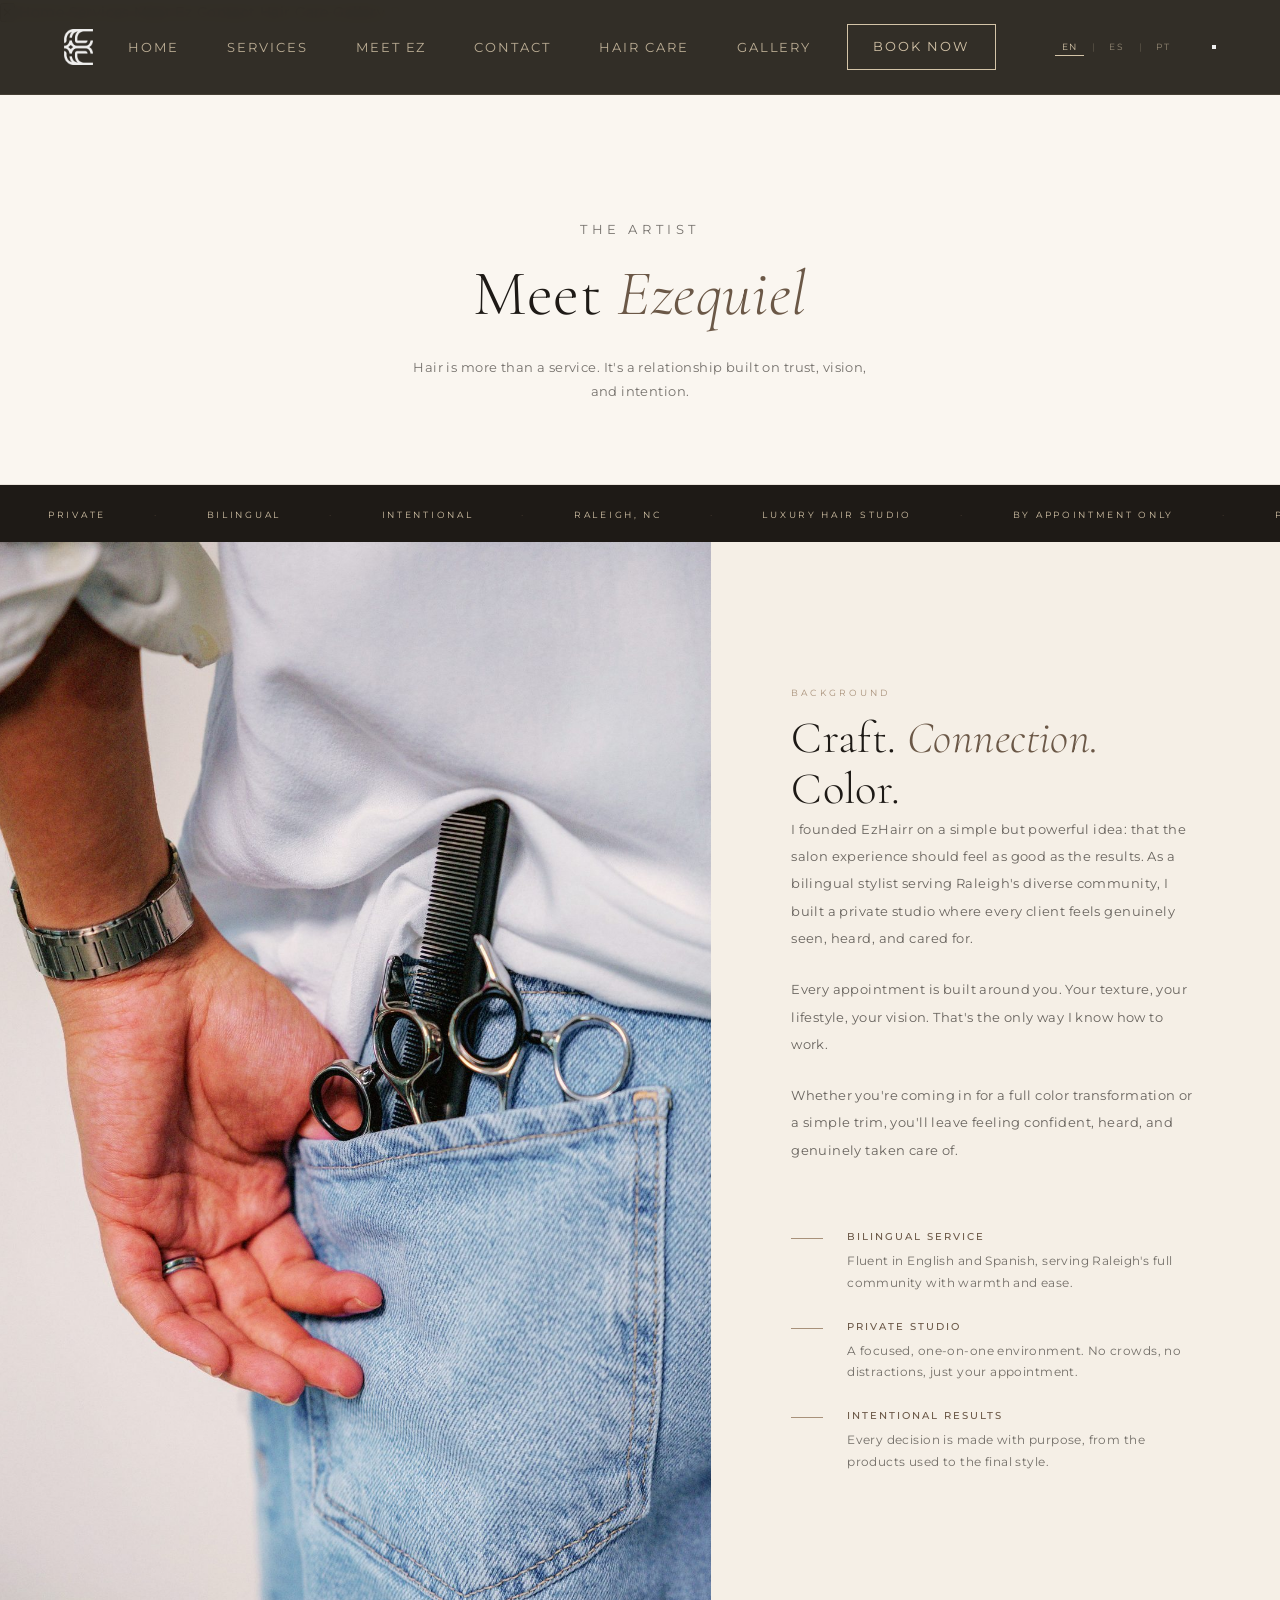
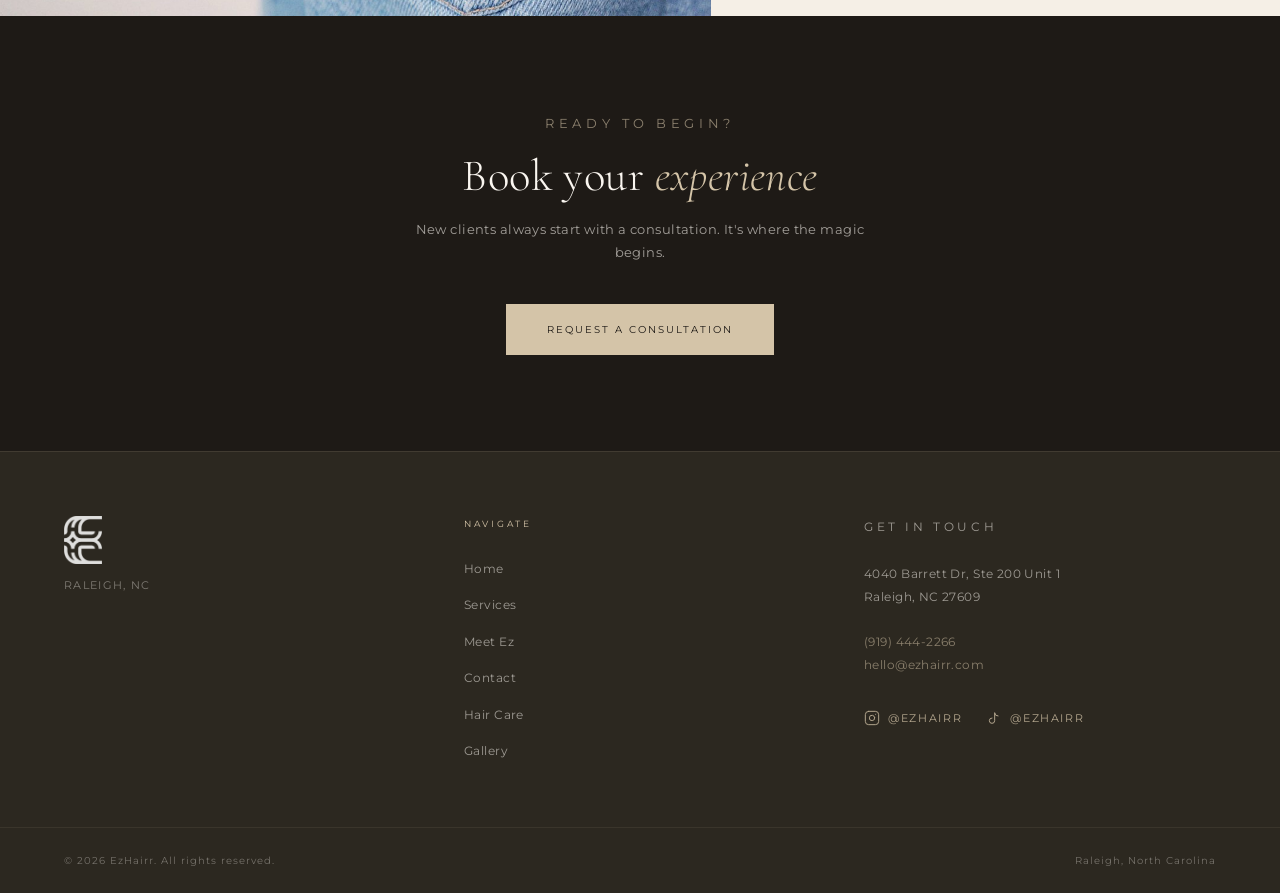
==== about.html @ 63e95068 "Add files via upload" ====
<!DOCTYPE html>
<html lang="en">
<head>
  <meta charset="UTF-8" />
  <meta name="viewport" content="width=device-width, initial-scale=1.0" />
  <meta name="description" content="Meet Ezequiel — the artist behind EzHairr, Raleigh's private bilingual luxury hair studio." />
  <title>About | EzHairr</title>
  <link rel="preconnect" href="https://fonts.googleapis.com">
  <link rel="preconnect" href="https://fonts.gstatic.com" crossorigin>
  <link href="https://fonts.googleapis.com/css2?family=Cormorant+Garamond:ital,wght@0,300;0,400;0,500;1,300;1,400;1,500&family=Montserrat:wght@300;400;500;600&display=swap" rel="stylesheet">
  <style>
:root {
      --ink:     #1E1A16;
      --dark:    #2C2820;
      --earth:   #6B5847;
      --taupe:   #A8917A;
      --sand:    #D4C4A8;
      --ivory:   #F5EFE6;
      --cream:   #FAF6F0;
      --ff-display: 'Cormorant Garamond', Georgia, serif;
      --ff-body:    'Montserrat', sans-serif;
      --transition: 0.35s ease;
    }

    *, *::before, *::after { box-sizing: border-box; margin: 0; padding: 0; }
    html { scroll-behavior: smooth; }
    body {
      background: var(--cream);
      color: var(--ink);
      font-family: var(--ff-body);
      font-size: 14px;
      font-weight: 400;
      letter-spacing: 0.03em;
      line-height: 1.75;
      overflow-x: hidden;
    }
    a { color: inherit; text-decoration: none; }

    /* NAV */
    .nav {
      position: fixed; top: 0; left: 0; right: 0; z-index: 100;
      display: flex; align-items: center; justify-content: space-between;
      padding: 1.5rem 4rem;
      background: rgba(44,40,32,0.97);
      backdrop-filter: blur(8px);
      border-bottom: 1px solid rgba(200,184,154,0.12);
      transition: background var(--transition), padding var(--transition);
    }
    .nav.scrolled {
      background: rgba(44,40,32,0.97);
      backdrop-filter: blur(8px);
      padding: 1rem 4rem;
      border-bottom: 1px solid rgba(200,184,154,0.12);
    }
    .nav__logo { display: flex; align-items: center; }
    .nav__links { display: flex; gap: 3rem; list-style: none; }
    .nav__links a { font-size: 13px; letter-spacing: 0.15em; text-transform: uppercase; color: var(--sand); opacity: 0.85; transition: opacity var(--transition), color var(--transition); }
    .nav__links a:hover { opacity: 1; color: var(--taupe); }
    .nav__cta {
      font-size: 13px; letter-spacing: 0.15em; text-transform: uppercase;
      border: 1px solid var(--sand); color: var(--sand);
      padding: 0.65rem 1.6rem;
      transition: background var(--transition), color var(--transition), border-color var(--transition);
    }
    .nav__cta:hover { background: var(--sand); color: var(--dark); }

    /* HERO */
    .hero {
      height: 100vh; min-height: 700px;
      display: grid; grid-template-columns: 1fr 1fr;
    }
    .hero__image { position: relative; overflow: hidden; background: var(--dark); }
    .hero__photo { width: 100%; height: 100%; object-fit: cover; transition: transform 8s ease; }
    .hero__image:hover .hero__photo { transform: scale(1.04); }
    .hero__placeholder {
      width: 100%; height: 100%;
      display: flex; flex-direction: column; align-items: center; justify-content: center;
      gap: 1rem; background: var(--dark);
      color: var(--earth); font-size: 10px; letter-spacing: 0.2em; text-transform: uppercase;
    }
    .hero__placeholder svg { opacity: 0.4; }
    .hero__content {
      display: flex; flex-direction: column; justify-content: center;
      padding: 6rem 5rem 4rem 4rem;
      background: var(--cream); position: relative;
    }
    .hero__eyebrow { font-size: 10px; letter-spacing: 0.3em; text-transform: uppercase; color: var(--taupe); margin-bottom: 2rem; }
    .hero__headline {
      font-family: var(--ff-display);
      font-size: clamp(3rem, 4.5vw, 4.5rem);
      font-weight: 300; line-height: 1.1; color: var(--ink);
      margin-bottom: 2rem;
    }
    .hero__headline em { font-style: italic; color: var(--earth); display: block; }
    .hero__body { font-size: 13px; line-height: 1.9; color: var(--ink); opacity: 0.65; max-width: 340px; margin-bottom: 3rem; }
    .hero__actions { display: flex; gap: 1.5rem; align-items: center; }
    .hero__scroll {
      position: absolute; bottom: 2.5rem; right: 5rem;
      font-size: 9px; letter-spacing: 0.3em; text-transform: uppercase;
      color: var(--taupe); writing-mode: vertical-rl;
      display: flex; align-items: center; gap: 1rem;
    }
    .hero__scroll::before { content: ''; display: block; width: 1px; height: 40px; background: var(--sand); }

    /* BUTTONS */
    .btn-primary {
      font-family: var(--ff-body); font-size: 10px; letter-spacing: 0.2em;
      text-transform: uppercase; background: var(--ink); color: var(--cream);
      padding: 1rem 2.5rem; border: 1px solid var(--ink); cursor: pointer;
      transition: background var(--transition), color var(--transition);
      display: inline-block;
    }
    .btn-primary:hover { background: transparent; color: var(--ink); }
    .btn-ghost {
      font-family: var(--ff-body); font-size: 10px; letter-spacing: 0.2em;
      text-transform: uppercase; color: var(--ink); opacity: 0.55;
      display: inline-flex; align-items: center; gap: 0.5rem;
      transition: opacity var(--transition), color var(--transition);
      cursor: pointer; background: none; border: none;
    }
    .btn-ghost:hover { opacity: 1; color: var(--earth); }
    .btn-ghost::after { content: '→'; font-size: 14px; }

    /* MARQUEE */
    .marquee-strip { background: var(--ink); padding: 1rem 0; overflow: hidden; white-space: nowrap; }
    .marquee-track { display: inline-flex; animation: marquee 22s linear infinite; }
    .marquee-track span { font-size: 9px; letter-spacing: 0.3em; text-transform: uppercase; color: var(--sand); padding: 0 3rem; }
    .marquee-track .dot { color: var(--earth); padding: 0; opacity: 0.6; }
    @keyframes marquee { from { transform: translateX(0); } to { transform: translateX(-50%); } }

    /* PILLARS */
    .pillars-section { padding: 0; background: var(--ivory); }
    .pillars {
      display: grid; grid-template-columns: repeat(3, 1fr);
      border-top: 1px solid rgba(107,88,71,0.15);
    }
    .pillar { padding: 4rem; border-right: 1px solid rgba(107,88,71,0.15); }
    .pillar:last-child { border-right: none; }
    .pillar__number { font-family: var(--ff-display); font-size: 4rem; font-weight: 300; color: rgba(168,145,122,0.2); line-height: 1; margin-bottom: 1rem; }
    .pillar__title { font-family: var(--ff-display); font-size: 1.6rem; font-style: italic; color: var(--earth); margin-bottom: 0.75rem; }
    .pillar__body { font-size: 12px; line-height: 1.9; color: var(--ink); opacity: 0.6; }

    /* SERVICES */
    .section { padding: 7rem 4rem; }
    .section--mid { background: var(--cream); }
    .section--dark { background: var(--ivory); }
    .eyebrow { font-size: 9px; letter-spacing: 0.35em; text-transform: uppercase; color: var(--taupe); margin-bottom: 1.2rem; }
    .heading { font-family: var(--ff-display); font-size: clamp(2.2rem, 3.5vw, 3.2rem); font-weight: 300; line-height: 1.15; color: var(--ink); }
    .heading em { font-style: italic; color: var(--earth); }
    .services-intro { max-width: 800px; margin: 0 auto 4rem; text-align: center; }
    .services-grid { display: grid; grid-template-columns: repeat(3, 1fr); gap: 1.5px; background: var(--sand); }
    .service-card { position: relative; height: 520px; overflow: hidden; background: var(--dark); cursor: pointer; }
    .service-card__overlay {
      position: absolute; inset: 0;
      background: linear-gradient(to top, rgba(20,16,12,0.92) 0%, rgba(20,16,12,0.15) 55%, transparent 100%);
      display: flex; flex-direction: column; justify-content: flex-end;
      padding: 2.5rem 2rem;
      transition: background var(--transition);
    }
    .service-card:hover .service-card__overlay {
      background: linear-gradient(to top, rgba(20,16,12,0.97) 0%, rgba(20,16,12,0.5) 60%, rgba(20,16,12,0.1) 100%);
    }
    .service-card__label { font-size: 9px; letter-spacing: 0.3em; text-transform: uppercase; color: var(--sand); margin-bottom: 0.5rem; display: block; }
    .service-card__title { font-family: var(--ff-display); font-size: 1.5rem; color: var(--cream); margin-bottom: 0.5rem; }
    .service-card__desc { font-size: 11px; line-height: 1.8; color: var(--cream); opacity: 0; transform: translateY(8px); transition: opacity 0.4s ease, transform 0.4s ease; margin-bottom: 1.2rem; height: 4rem; overflow: hidden; }
    .service-card:hover .service-card__desc { opacity: 0.8; transform: translateY(0); }
    .service-card__link { font-size: 9px; letter-spacing: 0.25em; text-transform: uppercase; color: var(--sand); opacity: 0; transform: translateY(6px); transition: opacity 0.4s ease 0.05s, transform 0.4s ease 0.05s; display: inline-flex; align-items: center; gap: 0.5rem; background: none; border: none; cursor: pointer; padding: 0; }
    .service-card__link::after { content: '→'; }
    .service-card:hover .service-card__link { opacity: 1; transform: translateY(0); }

    /* card photo placeholders */
    .card-photo {
      position: absolute; inset: 0;
      display: flex; align-items: flex-end; justify-content: center;
      padding-bottom: 3rem;
      font-size: 9px; letter-spacing: 0.18em; text-transform: uppercase;
    }
    .card-photo--color    { background: linear-gradient(160deg, #3a2e28 0%, #1e1812 100%); }
    .card-photo--ext      { background: linear-gradient(160deg, #2a2420 0%, #1a1410 100%); }
    .card-photo--cuts     { background: linear-gradient(160deg, #322820 0%, #201810 100%); }

    /* TESTIMONIALS */
    .testimonials { text-align: center; }
    .stars { display: flex; justify-content: center; gap: 0.3rem; margin: 1.5rem 0 3.5rem; color: var(--taupe); font-size: 1rem; }
    .testimonials-grid { display: grid; grid-template-columns: repeat(3, 1fr); gap: 2px; background: rgba(107,88,71,0.12); }
    .testimonial { padding: 3rem 2.5rem; background: var(--ivory); text-align: left; }
    .testimonial__quote { font-family: var(--ff-display); font-size: 1.15rem; font-style: italic; font-weight: 300; line-height: 1.7; color: var(--ink); margin-bottom: 2rem; opacity: 0.85; }
    .testimonial__quote::before { content: '\201C'; font-size: 2.8rem; color: var(--taupe); line-height: 0; vertical-align: -0.45rem; margin-right: 0.15rem; opacity: 0.5; }
    .testimonial__author { font-size: 10px; letter-spacing: 0.2em; text-transform: uppercase; color: var(--earth); }

    /* ABOUT SPLIT */
    .about-split { display: grid; grid-template-columns: 1fr 1fr; min-height: 600px; }
    .about-split__image { overflow: hidden; background: var(--dark); display: flex; align-items: center; justify-content: center; color: var(--earth); font-size: 10px; letter-spacing: 0.2em; text-transform: uppercase; }
    .about-split__content { display: flex; flex-direction: column; justify-content: center; padding: 5rem; background: var(--cream); }
    .about-split__body { font-size: 13px; line-height: 2; color: var(--ink); opacity: 0.65; margin-bottom: 2.5rem; max-width: 380px; }

    /* CTA STRIP */
    .cta-strip { text-align: center; padding: 6rem 4rem; background: var(--ink); border-top: none; }
    .cta-strip .eyebrow { color: var(--sand); }
    .cta-strip .heading { color: var(--cream); }
    .cta-strip .heading em { color: var(--sand); }
    .cta-strip p { font-size: 13px; color: var(--cream); opacity: 0.6; margin-bottom: 2.5rem; max-width: 480px; margin-left: auto; margin-right: auto; }
    .cta-strip .btn-primary { background: var(--sand); color: var(--ink); border-color: var(--sand); }
    .cta-strip .btn-primary:hover { background: transparent; color: var(--sand); }

    /* FOOTER */
    .footer-grid {
      background: var(--dark); border-top: 1px solid rgba(212,196,168,0.12);
      padding: 4rem; display: grid; grid-template-columns: 1fr 1fr 1fr; gap: 3rem;
    }
    .footer__logo { font-family: var(--ff-display); font-size: 1.8rem; font-weight: 300; margin-bottom: 0.75rem; color: var(--cream); }
    .footer__tagline { font-size: 11px; letter-spacing: 0.12em; opacity: 0.4; text-transform: uppercase; color: var(--cream); }
    .footer__head { font-size: 9px; letter-spacing: 0.3em; text-transform: uppercase; color: var(--sand); margin-bottom: 1.5rem; }
    .footer__links { list-style: none; display: flex; flex-direction: column; gap: 0.75rem; }
    .footer__links a { font-size: 12px; color: var(--cream); opacity: 0.55; transition: opacity var(--transition), color var(--transition); }
    .footer__links a:hover { opacity: 1; color: var(--sand); }
    .footer__contact p { font-size: 12px; color: var(--cream); opacity: 0.55; line-height: 1.9; }
    .footer__contact a { color: var(--sand); opacity: 1; }
    .footer-bottom {
      background: var(--dark); border-top: 1px solid rgba(212,196,168,0.08);
      padding: 1.5rem 4rem; display: flex; justify-content: space-between; align-items: center;
    }
    .footer-bottom p { font-size: 10px; letter-spacing: 0.1em; color: var(--cream); opacity: 0.35; }

    /* REVEAL */
    [data-reveal] { opacity: 0; transform: translateY(28px); transition: opacity 0.75s ease, transform 0.75s ease; }
    [data-reveal].revealed { opacity: 1; transform: translateY(0); }
    [data-reveal-delay="1"] { transition-delay: 0.12s; }
    [data-reveal-delay="2"] { transition-delay: 0.24s; }

    @media (max-width: 900px) {
      .hero { grid-template-columns: 1fr; height: auto; }
      .hero__image { height: 60vw; min-height: 280px; }
      .hero__content { padding: 3rem 2rem 4rem; }
      .hero__scroll { display: none; }
      .nav { padding: 1.25rem 2rem; }
      .nav__links, .nav__cta { display: none; }
      .pillars { grid-template-columns: 1fr; }
      .pillar { border-right: none; border-bottom: 1px solid rgba(200,184,154,0.15); }
      .services-grid { grid-template-columns: 1fr 1fr; }
      .testimonials-grid { grid-template-columns: 1fr; }
      .about-split { grid-template-columns: 1fr; }
      .footer-grid { grid-template-columns: 1fr; padding: 3rem 2rem; }
      .footer-bottom { flex-direction: column; gap: 0.5rem; padding: 1.5rem 2rem; }
      .section { padding: 4rem 2rem; }
    }
    @media (max-width: 600px) {
      .services-grid { grid-template-columns: 1fr; }
    }
    @media (prefers-reduced-motion: reduce) {
      .marquee-track { animation: none; }
      * { transition: none !important; }
    }

    .nav__logo { display: flex; align-items: center; text-decoration: none; }
    .nav__logo-img { display: block; height: 36px; width: auto; filter: invert(1); opacity: 0.92; transition: opacity 0.3s ease; }
    .nav__logo-img:hover { opacity: 1; }
    .footer__logo-img { display: block; height: 48px; width: auto; filter: invert(1) brightness(2); opacity: 0.85; }

    .lang-switcher { display:flex; align-items:center; gap:0.5rem; margin-left:1.5rem; }
    .lang-btn { font-family:'Montserrat',sans-serif; font-size:9px; letter-spacing:0.15em; text-transform:uppercase; color:var(--sand); opacity:0.6; background:none; border:none; cursor:pointer; padding:0.2rem 0.4rem; transition:opacity 0.2s; }
    .lang-btn:hover, .lang-btn.active { opacity:1; }
    .lang-btn.active { border-bottom:1px solid var(--sand); }
    .lang-divider { color:var(--sand); opacity:0.3; font-size:9px; }

    [data-reveal] { opacity:0; transform:translateY(28px); transition:opacity 0.75s ease, transform 0.75s ease; }
    [data-reveal].revealed { opacity:1; transform:translateY(0); }
    [data-reveal-delay="1"] { transition-delay:0.12s; }

    .page-hero { padding:12rem 4rem 5rem; background:var(--cream); text-align:center; border-bottom:1px solid rgba(107,88,71,0.12); }
    .page-hero .eyebrow { margin-bottom:1rem; }
    .page-hero .heading { font-size:clamp(2.8rem,5vw,4.5rem); max-width:700px; margin:0 auto 1.5rem; }
    .page-hero > p { font-size:13px; opacity:0.6; max-width:480px; margin:0 auto; color:var(--ink); line-height:1.9; }

    .cta-strip { text-align:center; padding:6rem 4rem; background:var(--ink); }
    .cta-strip .eyebrow { color:var(--sand); margin-bottom:1rem; }
    .cta-strip .heading { color:var(--cream); margin-bottom:1rem; }
    .cta-strip .heading em { color:var(--sand); font-style:italic; }
    .cta-strip > p { font-family:'Montserrat',sans-serif; font-size:13px; color:var(--cream); opacity:0.6; margin-bottom:2.5rem; max-width:480px; margin-left:auto; margin-right:auto; }
    .cta-btn { display:inline-block; font-family:'Montserrat',sans-serif; font-size:10px; letter-spacing:0.2em; text-transform:uppercase; background:var(--sand); color:var(--ink); padding:1rem 2.5rem; border:1px solid var(--sand); text-decoration:none; transition:background 0.3s ease, color 0.3s ease; margin:0 0.5rem; }
    .cta-btn:hover { background:transparent; color:var(--sand); }
    .cta-btn.ghost { background:transparent; color:var(--sand); }
    .cta-btn.ghost:hover { background:var(--sand); color:var(--ink); }

    @media (max-width:900px) {
      .page-hero { padding:10rem 2rem 4rem; }
      .footer-grid { grid-template-columns:1fr; padding:3rem 2rem; }
      .footer-bottom { flex-direction:column; gap:0.5rem; padding:1.5rem 2rem; text-align:center; }
      .cta-strip { padding:4rem 2rem; }
    }

    .about-wrap { display:grid; grid-template-columns:5fr 4fr; min-height:80vh; background:var(--cream); }
    .about-image { position:relative; overflow:hidden; min-height:600px; }
    .about-image img { width:100%; height:100%; object-fit:cover; object-position:center top; }
    .about-content { padding:6rem 5rem; background:var(--ivory); display:flex; flex-direction:column; justify-content:center; }
    .about-content .eyebrow { margin-bottom:0.75rem; }
    .about-body { font-family:'Montserrat',sans-serif; font-size:13px; line-height:2.1; color:var(--ink); opacity:0.65; margin-bottom:1.5rem; }
    .about-values { margin-top:2.5rem; display:flex; flex-direction:column; gap:1.5rem; }
    .about-value { display:flex; gap:1.5rem; align-items:flex-start; }
    .about-value__line { width:2rem; height:1px; background:var(--taupe); flex-shrink:0; margin-top:0.65rem; }
    .about-value__title { font-family:'Montserrat',sans-serif; font-size:10px; letter-spacing:0.2em; text-transform:uppercase; color:var(--earth); margin-bottom:0.3rem; font-weight:500; display:block; }
    .about-value__desc { font-family:'Montserrat',sans-serif; font-size:12px; line-height:1.8; color:var(--ink); opacity:0.6; }
    @media(max-width:900px) { .about-wrap { grid-template-columns:1fr; } .about-image { min-height:400px; } .about-content { padding:4rem 2rem; } }

  </style>
</head>
<body data-page="about" data-marquee-key="about_marquee">

  <nav class="nav" id="nav">
    <a href="index.html" class="nav__logo">
      <img src="[data-uri]" alt="EzHairr" class="nav__logo-img" />
    </a>
    <ul class="nav__links">
      <li><a href="index.html" data-i18n="nav_home">Home</a></li>
      <li><a href="services.html" data-i18n="nav_services">Services</a></li>
      <li><a href="about.html" data-i18n="nav_meet">Meet Ez</a></li>
      <li><a href="contact.html" data-i18n="nav_contact">Contact</a></li>
      <li><a href="haircare.html" data-i18n="nav_haircare">Hair Care</a></li>
      <li><a href="gallery.html" data-i18n="nav_gallery">Gallery</a></li>
    </ul>
    <a href="https://book.squareup.com/appointments/rt3pqesdcod89x/location/LMBRDJYVNBJ9A/services" class="nav__cta" target="_blank" rel="noopener" data-i18n="nav_book">Book Now</a>
        <div class="lang-switcher">
      <button class="lang-btn active" onclick="setLang('en')">EN</button>
      <span class="lang-divider">|</span>
      <button class="lang-btn" onclick="setLang('es')">ES</button>
      <span class="lang-divider">|</span>
      <button class="lang-btn" onclick="setLang('pt')">PT</button>
    </div>
    <button class="nav__hamburger" aria-label="Open menu">
      <span></span><span></span><span></span>
    </button>
  </nav>
  <div class="mobile-menu" role="dialog" aria-modal="true">
    <button class="mobile-menu__close" aria-label="Close menu">&#x2715;</button>
    <a href="index.html" data-i18n="nav_home">Home</a>
    <a href="services.html" data-i18n="nav_services">Services</a>
    <a href="about.html" data-i18n="nav_meet">Meet Ez</a>
    <a href="contact.html" data-i18n="nav_contact">Contact</a>
    <a href="haircare.html" data-i18n="nav_haircare">Hair Care</a>
    <a href="gallery.html" data-i18n="nav_gallery">Gallery</a>
    <a href="https://book.squareup.com/appointments/rt3pqesdcod89x/location/LMBRDJYVNBJ9A/services" target="_blank" rel="noopener" style="color:var(--sand);" data-i18n="nav_book">Book Now</a>
  </div>

  <div class="page-hero">
    <p class="eyebrow" data-i18n="about_eyebrow">The Artist</p>
    <h1 class="heading"><span data-i18n="about_h1">Meet</span> <em data-i18n="about_em">Ezequiel</em></h1>
    <p data-i18n="about_hero_body">Hair is more than a service. It's a relationship built on trust, vision, and intention.</p>
  </div>

  <div class="marquee-strip" aria-hidden="true"><div class="marquee-track" id="marquee-track"><span>Private</span><span class="dot">·</span><span>Bilingual</span><span class="dot">·</span><span>Intentional</span><span class="dot">·</span><span>Raleigh, NC</span><span class="dot">·</span><span>Luxury Hair Studio</span><span class="dot">·</span><span>By Appointment Only</span><span class="dot">·</span><span>Private</span><span class="dot">·</span><span>Bilingual</span><span class="dot">·</span><span>Intentional</span><span class="dot">·</span><span>Raleigh, NC</span><span class="dot">·</span><span>Luxury Hair Studio</span><span class="dot">·</span><span>By Appointment Only</span><span class="dot">·</span></div></div>

  <div class="about-wrap">
    <div class="about-image" data-reveal>
      <img src="[data-uri]" alt="Ezequiel - EzHairr" />
    </div>
    <div class="about-content" data-reveal data-reveal-delay="1">
      <p class="eyebrow" data-i18n="about_bg_eyebrow">Background</p>
      <h2 class="heading"><span data-i18n="about_bg_h2">Craft. </span><em data-i18n="about_bg_em">Connection.</em><span data-i18n="about_bg_h2b"> Color.</span></h2>
      <p class="about-body" data-i18n="about_p1">I founded EzHairr on a simple but powerful idea: that the salon experience should feel as good as the results. As a bilingual stylist serving Raleigh's diverse community, I built a private studio where every client feels genuinely seen, heard, and cared for.</p>
      <p class="about-body" data-i18n="about_p2">Every appointment is built around you. Your texture, your lifestyle, your vision. That's the only way I know how to work.</p>
      <p class="about-body" data-i18n="about_p3">Whether you're coming in for a full color transformation or a simple trim, you'll leave feeling confident, heard, and genuinely taken care of.</p>
      <div class="about-values">
        <div class="about-value">
          <div class="about-value__line"></div>
          <div>
            <span class="about-value__title" data-i18n="about_v1_title">Bilingual Service</span>
            <p class="about-value__desc" data-i18n="about_v1_body">Fluent in English and Spanish, serving Raleigh's full community with warmth and ease.</p>
          </div>
        </div>
        <div class="about-value">
          <div class="about-value__line"></div>
          <div>
            <span class="about-value__title" data-i18n="about_v2_title">Private Studio</span>
            <p class="about-value__desc" data-i18n="about_v2_body">A focused, one-on-one environment. No crowds, no distractions, just your appointment.</p>
          </div>
        </div>
        <div class="about-value">
          <div class="about-value__line"></div>
          <div>
            <span class="about-value__title" data-i18n="about_v3_title">Intentional Results</span>
            <p class="about-value__desc" data-i18n="about_v3_body">Every decision is made with purpose, from the products used to the final style.</p>
          </div>
        </div>
      </div>
    </div>
  </div>

  <section class="cta-strip">
    <p class="eyebrow" data-i18n="about_cta_eyebrow">Ready to Begin?</p>
    <h2 class="heading"><span data-i18n="about_cta_h1">Book your</span> <em data-i18n="about_cta_em">experience</em></h2>
    <p data-i18n="about_cta_body">New clients always start with a consultation. It's where the magic begins.</p>
    <a href="contact.html" class="cta-btn" data-i18n="about_cta_btn">Request a Consultation</a>
  </section>

  <div class="footer-grid">
    <div>
      <div class="footer__logo"><img src="[data-uri]" alt="EzHairr" class="footer__logo-img" /></div>
      <p class="footer__tagline">Raleigh, NC</p>
    </div>
    <div>
      <p class="footer__head" data-i18n="footer_navigate">Navigate</p>
      <ul class="footer__links">
        <li><a href="index.html" data-i18n="nav_home">Home</a></li>
        <li><a href="services.html" data-i18n="nav_services">Services</a></li>
        <li><a href="about.html" data-i18n="nav_meet">Meet Ez</a></li>
        <li><a href="contact.html" data-i18n="nav_contact">Contact</a></li>
        <li><a href="haircare.html" data-i18n="nav_haircare">Hair Care</a></li>
        <li><a href="gallery.html" data-i18n="nav_gallery">Gallery</a></li>
      </ul>
    </div>
    <div class="footer__contact">
      <p class="footer__head" data-i18n="footer_contact">Get in Touch</p>
      <p style="color:var(--cream);opacity:0.55;font-size:12px;line-height:1.9;">
        4040 Barrett Dr, Ste 200 Unit 1<br>Raleigh, NC 27609<br><br>
        <a href="tel:9194442266" style="color:var(--sand);">(919) 444-2266</a><br>
        <a href="mailto:hello@ezhairr.com" style="color:var(--sand);">hello@ezhairr.com</a>
      </p>
      <div style="margin-top:2rem;display:flex;gap:1.5rem;align-items:center;">
        <a href="https://www.instagram.com/ezhairr" target="_blank" rel="noopener" style="display:flex;align-items:center;gap:0.5rem;color:var(--sand);font-size:11px;letter-spacing:0.15em;text-transform:uppercase;font-family:'Montserrat',sans-serif;text-decoration:none;opacity:0.8;">
          <svg xmlns="http://www.w3.org/2000/svg" width="16" height="16" viewBox="0 0 24 24" fill="none" stroke="currentColor" stroke-width="1.5" stroke-linecap="round" stroke-linejoin="round"><rect x="2" y="2" width="20" height="20" rx="5" ry="5"/><path d="M16 11.37A4 4 0 1 1 12.63 8 4 4 0 0 1 16 11.37z"/><line x1="17.5" y1="6.5" x2="17.51" y2="6.5"/></svg>
          @ezhairr
        </a>
        <a href="https://www.tiktok.com/@ezhairr" target="_blank" rel="noopener" style="display:flex;align-items:center;gap:0.5rem;color:var(--sand);font-size:11px;letter-spacing:0.15em;text-transform:uppercase;font-family:'Montserrat',sans-serif;text-decoration:none;opacity:0.8;">
          <svg xmlns="http://www.w3.org/2000/svg" width="16" height="16" viewBox="0 0 24 24" fill="none" stroke="currentColor" stroke-width="1.5" stroke-linecap="round" stroke-linejoin="round"><path d="M9 12a4 4 0 1 0 4 4V4a5 5 0 0 0 5 5"/></svg>
          @ezhairr
        </a>
      </div>
    </div>
  </div>
  <div class="footer-bottom">
    <p data-i18n="footer_copy">&copy; 2026 EzHairr. All rights reserved.</p>
    <p data-i18n="footer_location">Raleigh, North Carolina</p>
  </div>

  <script src="js/main.js"></script>
  <script>
    var nav = document.getElementById('nav');
    window.addEventListener('scroll', function() { nav.classList.toggle('scrolled', window.scrollY > 60); });
    var revealEls = document.querySelectorAll('[data-reveal]');
    var obs = new IntersectionObserver(function(entries) {
      entries.forEach(function(e) { if(e.isIntersecting){e.target.classList.add('revealed');obs.unobserve(e.target);} });
    }, {threshold:0.1});
    revealEls.forEach(function(el){obs.observe(el);});
  </script>

  
  <script src="js/i18n.js"></script>
  <script>
    var _lang = localStorage.getItem('ezhairr_lang') || 'en';
    function setLang(lang) {
      _lang = lang;
      localStorage.setItem('ezhairr_lang', lang);
      var tr = EZ_TRANSLATIONS[lang];
      document.querySelectorAll('[data-i18n]').forEach(function(el) {
        var k = el.getAttribute('data-i18n');
        if (tr && tr[k] !== undefined) el.textContent = tr[k];
      });
      document.querySelectorAll('.lang-btn').forEach(function(b) {
        b.classList.toggle('active', b.textContent.toLowerCase() === lang);
      });
      document.documentElement.lang = lang==='pt'?'pt-BR':lang==='es'?'es-419':'en';
      var track = document.getElementById('marquee-track');
      var mk = document.body.getAttribute('data-marquee-key');
      if (track && mk && tr && tr[mk]) {
        var words = tr[mk], h = '';
        for (var i=0;i<2;i++) words.forEach(function(w){h+='<span>'+w+'</span><span class="dot">·</span>';});
        track.innerHTML = h;
      }
    }
    setLang(_lang);
  </script>
</body>
</html>
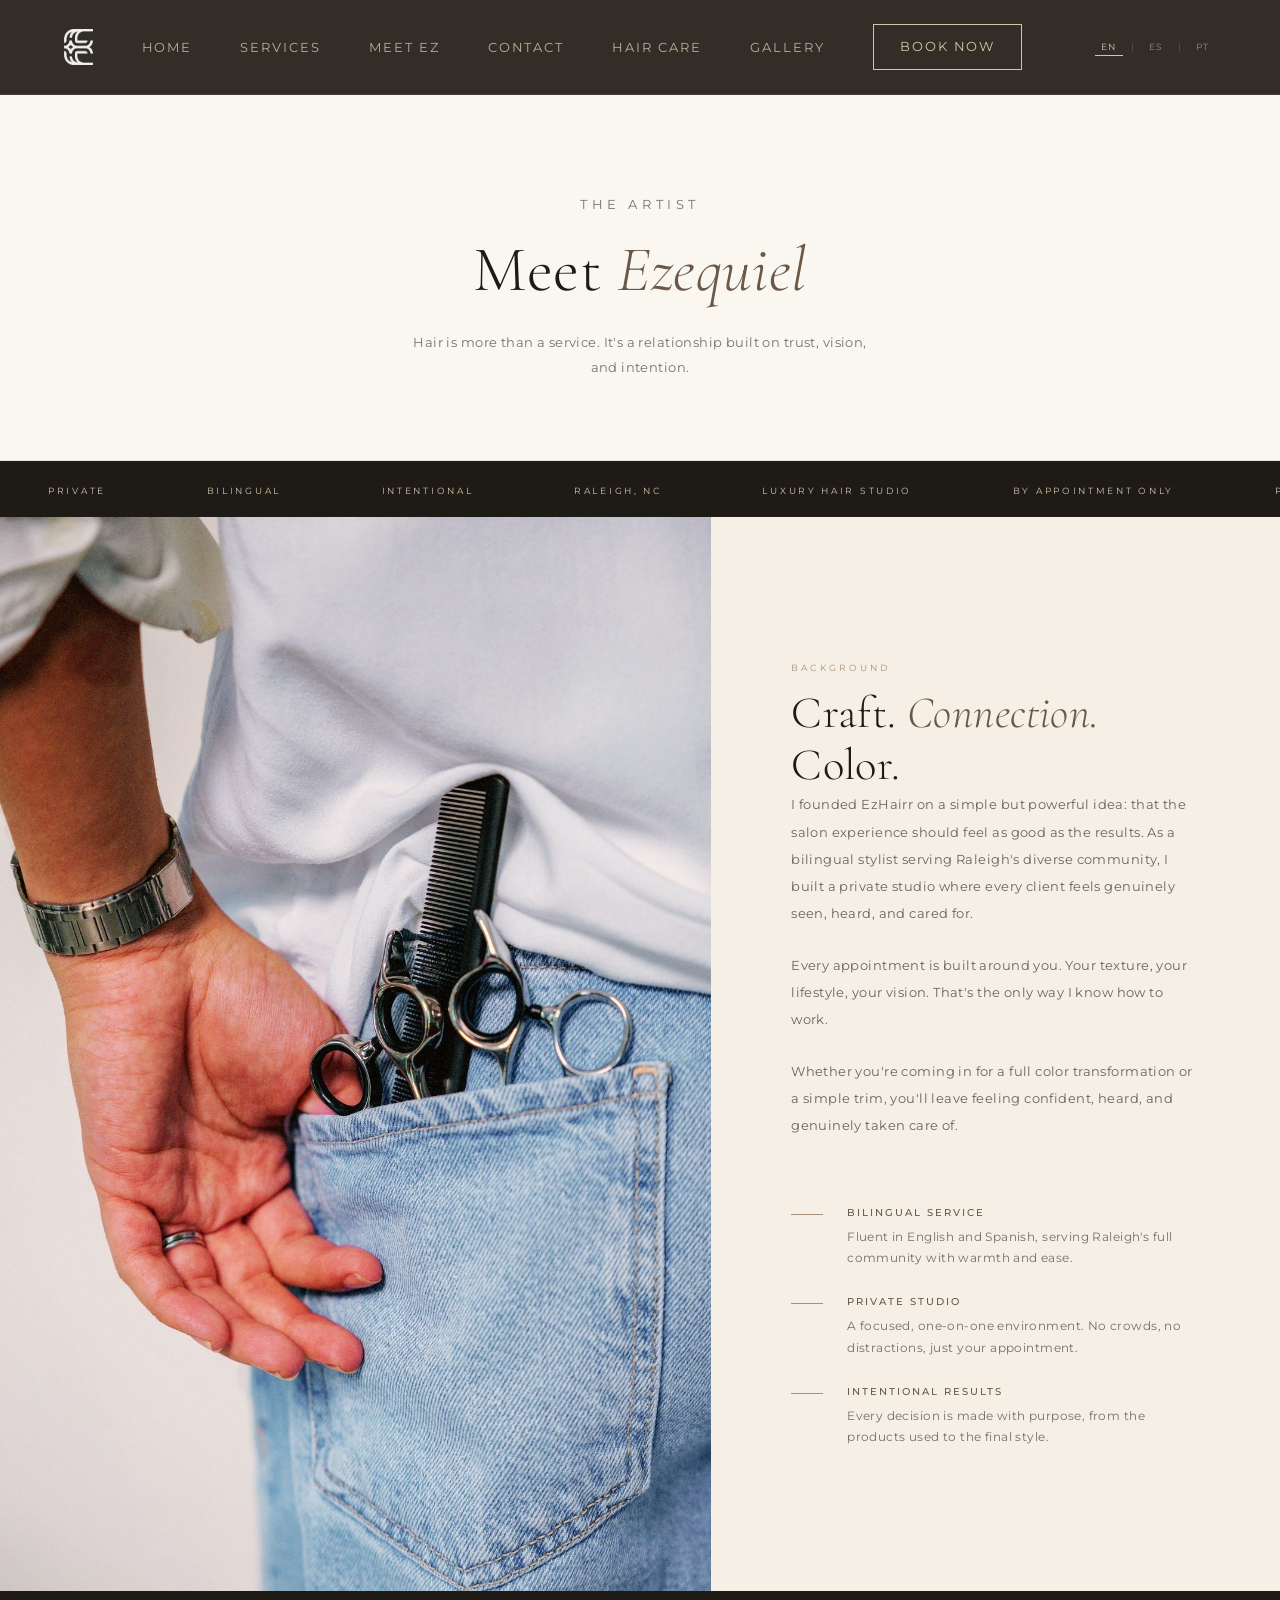
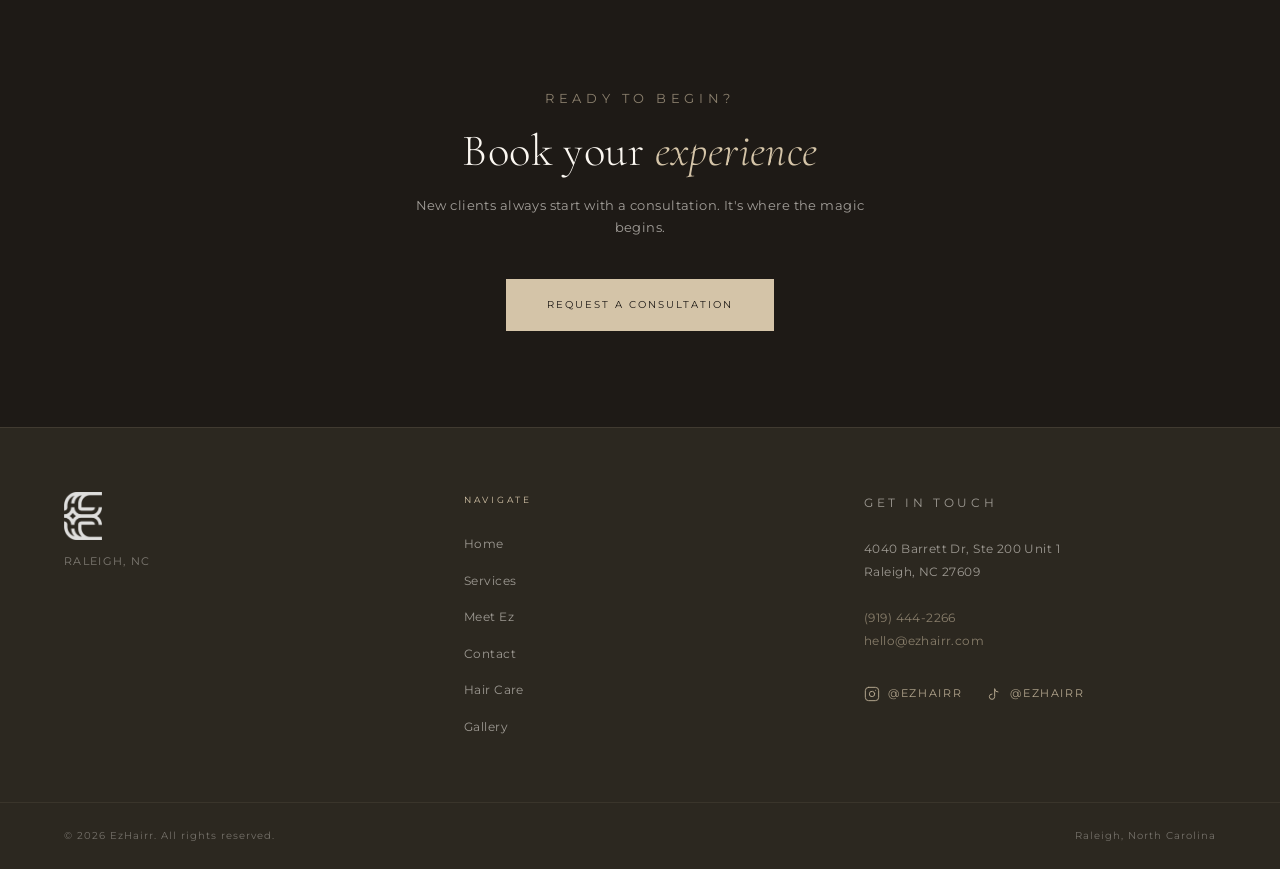
==== commit 4a0a51e5: "Add files via upload" ====
--- a/about.html
+++ b/about.html
@@ -301,6 +301,67 @@
     .about-value__title { font-family:'Montserrat',sans-serif; font-size:10px; letter-spacing:0.2em; text-transform:uppercase; color:var(--earth); margin-bottom:0.3rem; font-weight:500; display:block; }
     .about-value__desc { font-family:'Montserrat',sans-serif; font-size:12px; line-height:1.8; color:var(--ink); opacity:0.6; }
     @media(max-width:900px) { .about-wrap { grid-template-columns:1fr; } .about-image { min-height:400px; } .about-content { padding:4rem 2rem; } }
+
+  
+    .nav__hamburger {
+      display: none;
+      flex-direction: column;
+      justify-content: center;
+      gap: 5px;
+      background: none;
+      border: none;
+      cursor: pointer;
+      padding: 4px;
+      margin-left: 1rem;
+    }
+    .nav__hamburger span {
+      display: block;
+      width: 22px;
+      height: 1.5px;
+      background: var(--sand);
+    }
+    .mobile-menu {
+      position: fixed;
+      inset: 0;
+      background: rgba(28,22,18,0.98);
+      z-index: 9999;
+      display: flex;
+      flex-direction: column;
+      align-items: center;
+      justify-content: center;
+      gap: 2rem;
+      opacity: 0;
+      pointer-events: none;
+      transition: opacity 0.35s ease;
+    }
+    .mobile-menu.open { opacity: 1; pointer-events: all; }
+    .mobile-menu a {
+      font-family: 'Cormorant Garamond', Georgia, serif;
+      font-size: 2.2rem;
+      font-weight: 300;
+      color: var(--cream);
+      text-decoration: none;
+      letter-spacing: 0.05em;
+      opacity: 0.85;
+      transition: opacity 0.2s;
+    }
+    .mobile-menu a:hover { opacity: 1; }
+    .mobile-menu__close {
+      position: absolute;
+      top: 2rem;
+      right: 2rem;
+      background: none;
+      border: none;
+      color: var(--sand);
+      font-size: 1.8rem;
+      cursor: pointer;
+      opacity: 0.7;
+      line-height: 1;
+    }
+    @media (max-width: 900px) {
+      .nav__hamburger { display: flex; }
+      .nav__links, .nav__cta { display: none !important; }
+    }
 
   </style>
 </head>
@@ -434,6 +495,29 @@
 
   <script src="js/main.js"></script>
   <script>
+    (function() {
+      var hamburger = document.querySelector('.nav__hamburger');
+      var mobileMenu = document.querySelector('.mobile-menu');
+      var closeBtn = document.querySelector('.mobile-menu__close');
+      if (hamburger && mobileMenu) {
+        hamburger.addEventListener('click', function() {
+          mobileMenu.classList.add('open');
+          document.body.style.overflow = 'hidden';
+        });
+        if (closeBtn) closeBtn.addEventListener('click', function() {
+          mobileMenu.classList.remove('open');
+          document.body.style.overflow = '';
+        });
+        document.querySelectorAll('.mobile-menu a').forEach(function(a) {
+          a.addEventListener('click', function() {
+            mobileMenu.classList.remove('open');
+            document.body.style.overflow = '';
+          });
+        });
+      }
+    })();
+  </script>
+  <script>
     var nav = document.getElementById('nav');
     window.addEventListener('scroll', function() { nav.classList.toggle('scrolled', window.scrollY > 60); });
     var revealEls = document.querySelectorAll('[data-reveal]');
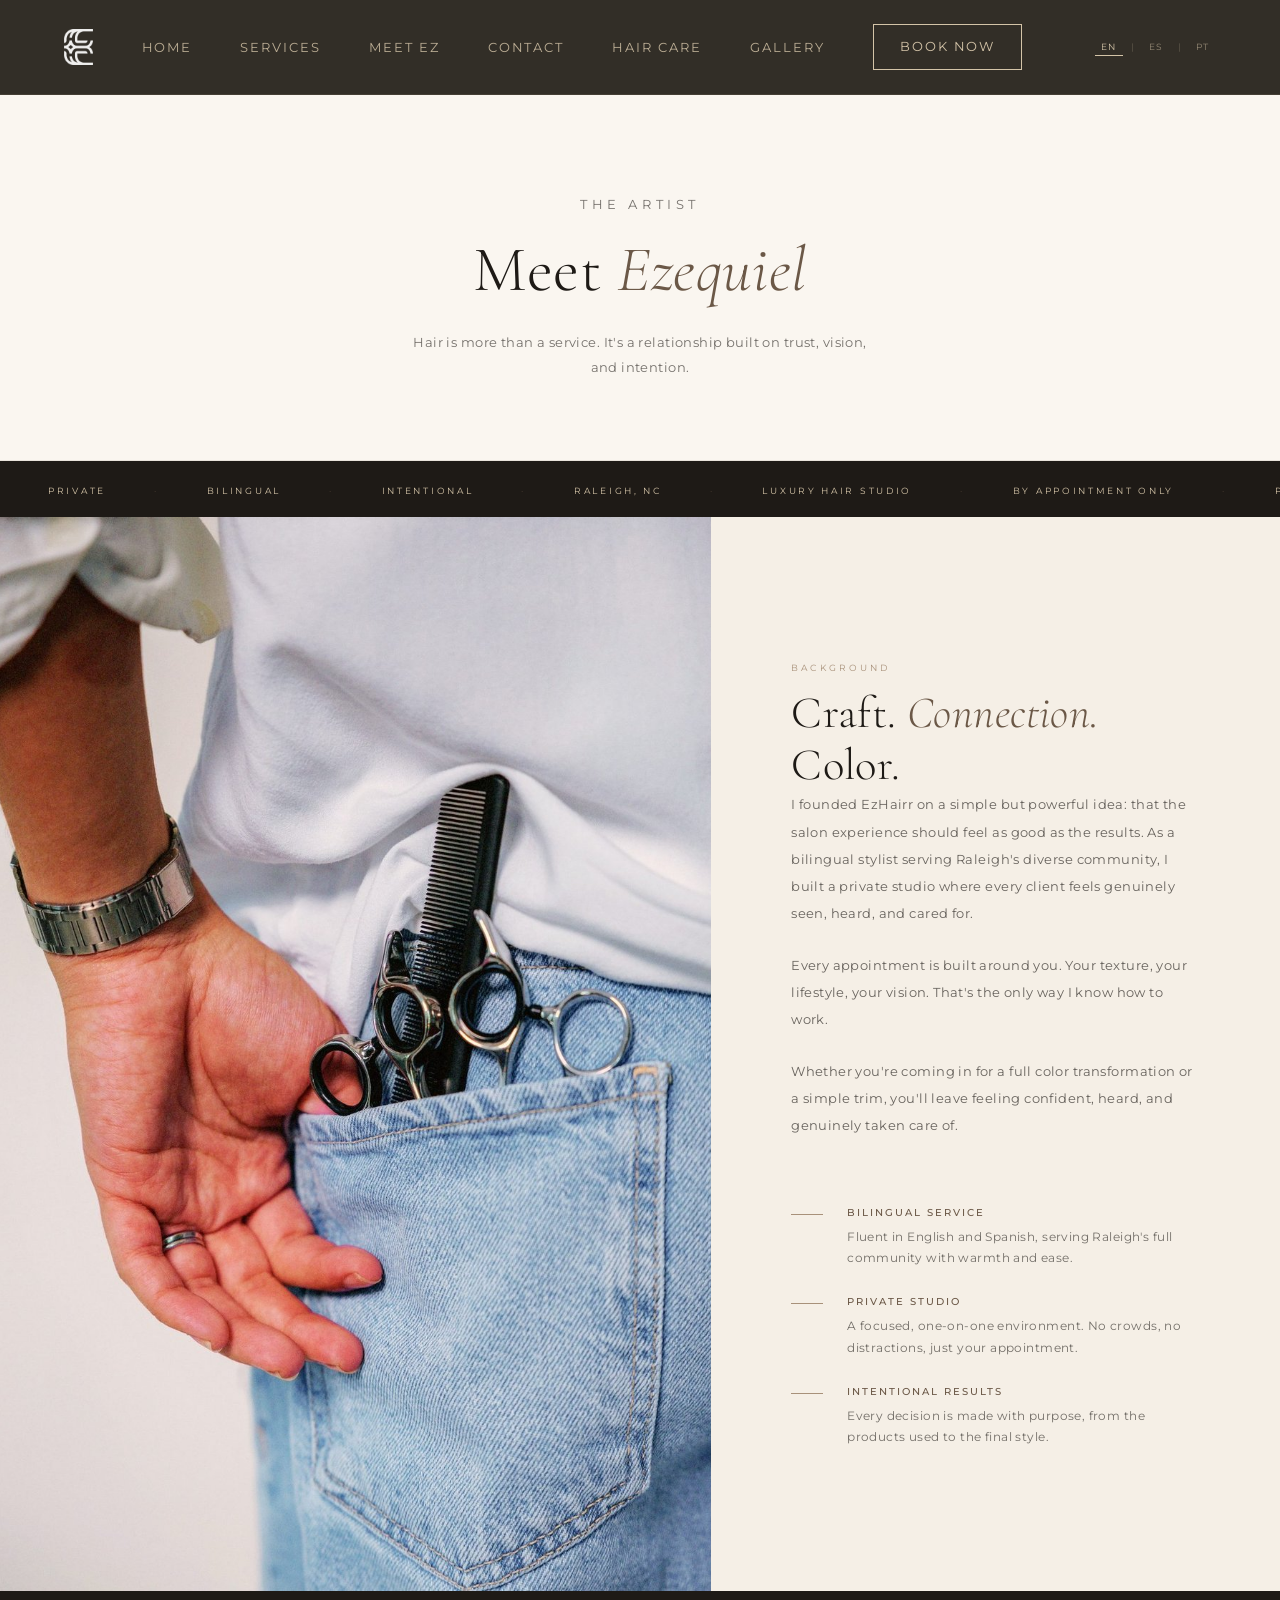
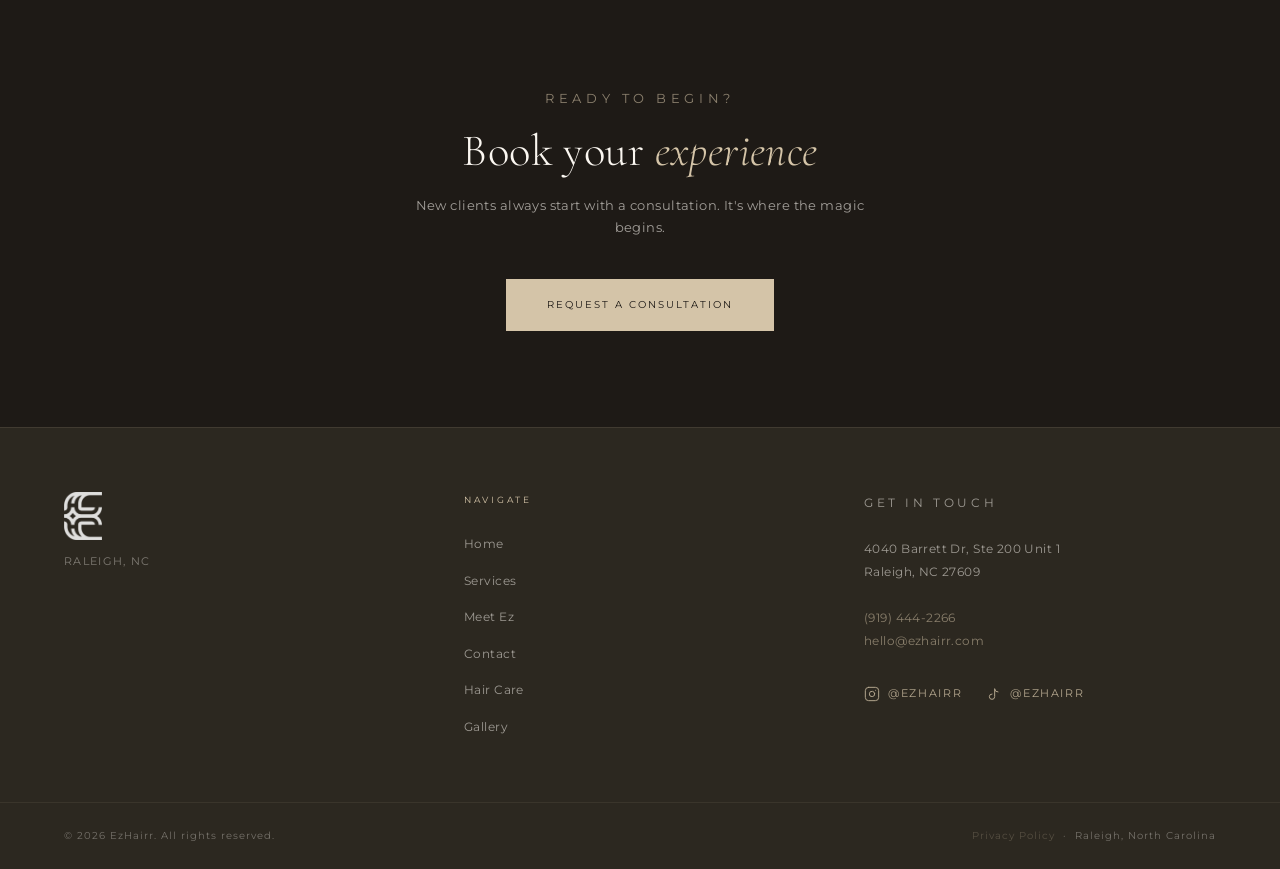
==== commit 885a0524: "Add files via upload" ====
--- a/about.html
+++ b/about.html
@@ -2,9 +2,22 @@
 <html lang="en">
 <head>
   <meta charset="UTF-8" />
+  <meta name="keywords" content="Ezequiel hair stylist Raleigh, bilingual hair stylist NC, private hair studio Raleigh, EzHairr" />
+  <meta name="robots" content="index, follow" />
   <meta name="viewport" content="width=device-width, initial-scale=1.0" />
-  <meta name="description" content="Meet Ezequiel — the artist behind EzHairr, Raleigh's private bilingual luxury hair studio." />
-  <title>About | EzHairr</title>
+  <meta name="description" content="Meet Ezequiel, the bilingual hair artist behind EzHairr. Private luxury hair studio in Raleigh, NC. Serving clients in English and Spanish." />
+  <meta property="og:type" content="website" />
+  <meta property="og:url" content="https://www.ezhairr.com/about.html" />
+  <meta property="og:title" content="Meet Ezequiel | EzHairr Raleigh NC" />
+  <meta property="og:description" content="Bilingual hair artist serving Raleigh, NC. Expert color, extensions, and cuts in a private studio setting." />
+  <meta property="og:image" content="https://www.ezhairr.com/images/about.jpg" />
+  <meta property="og:site_name" content="EzHairr" />
+  <meta name="twitter:card" content="summary_large_image" />
+  <meta name="twitter:title" content="Meet Ezequiel | EzHairr Raleigh NC" />
+  <meta name="twitter:description" content="Bilingual hair artist serving Raleigh, NC. Expert color, extensions, and cuts in a private studio setting." />
+  <meta name="twitter:image" content="https://www.ezhairr.com/images/about.jpg" />
+  <link rel="canonical" href="https://www.ezhairr.com/about.html" />
+  <title>Meet Ezequiel | EzHairr — Bilingual Hair Stylist in Raleigh NC</title>
   <link rel="preconnect" href="https://fonts.googleapis.com">
   <link rel="preconnect" href="https://fonts.gstatic.com" crossorigin>
   <link href="https://fonts.googleapis.com/css2?family=Cormorant+Garamond:ital,wght@0,300;0,400;0,500;1,300;1,400;1,500&family=Montserrat:wght@300;400;500;600&display=swap" rel="stylesheet">
@@ -369,7 +382,7 @@
 
   <nav class="nav" id="nav">
     <a href="index.html" class="nav__logo">
-      <img src="[data-uri]" alt="EzHairr" class="nav__logo-img" />
+      <img src="images/logo.png" alt="EzHairr" class="nav__logo-img" />
     </a>
     <ul class="nav__links">
       <li><a href="index.html" data-i18n="nav_home">Home</a></li>
@@ -412,7 +425,7 @@
 
   <div class="about-wrap">
     <div class="about-image" data-reveal>
-      <img src="[data-uri]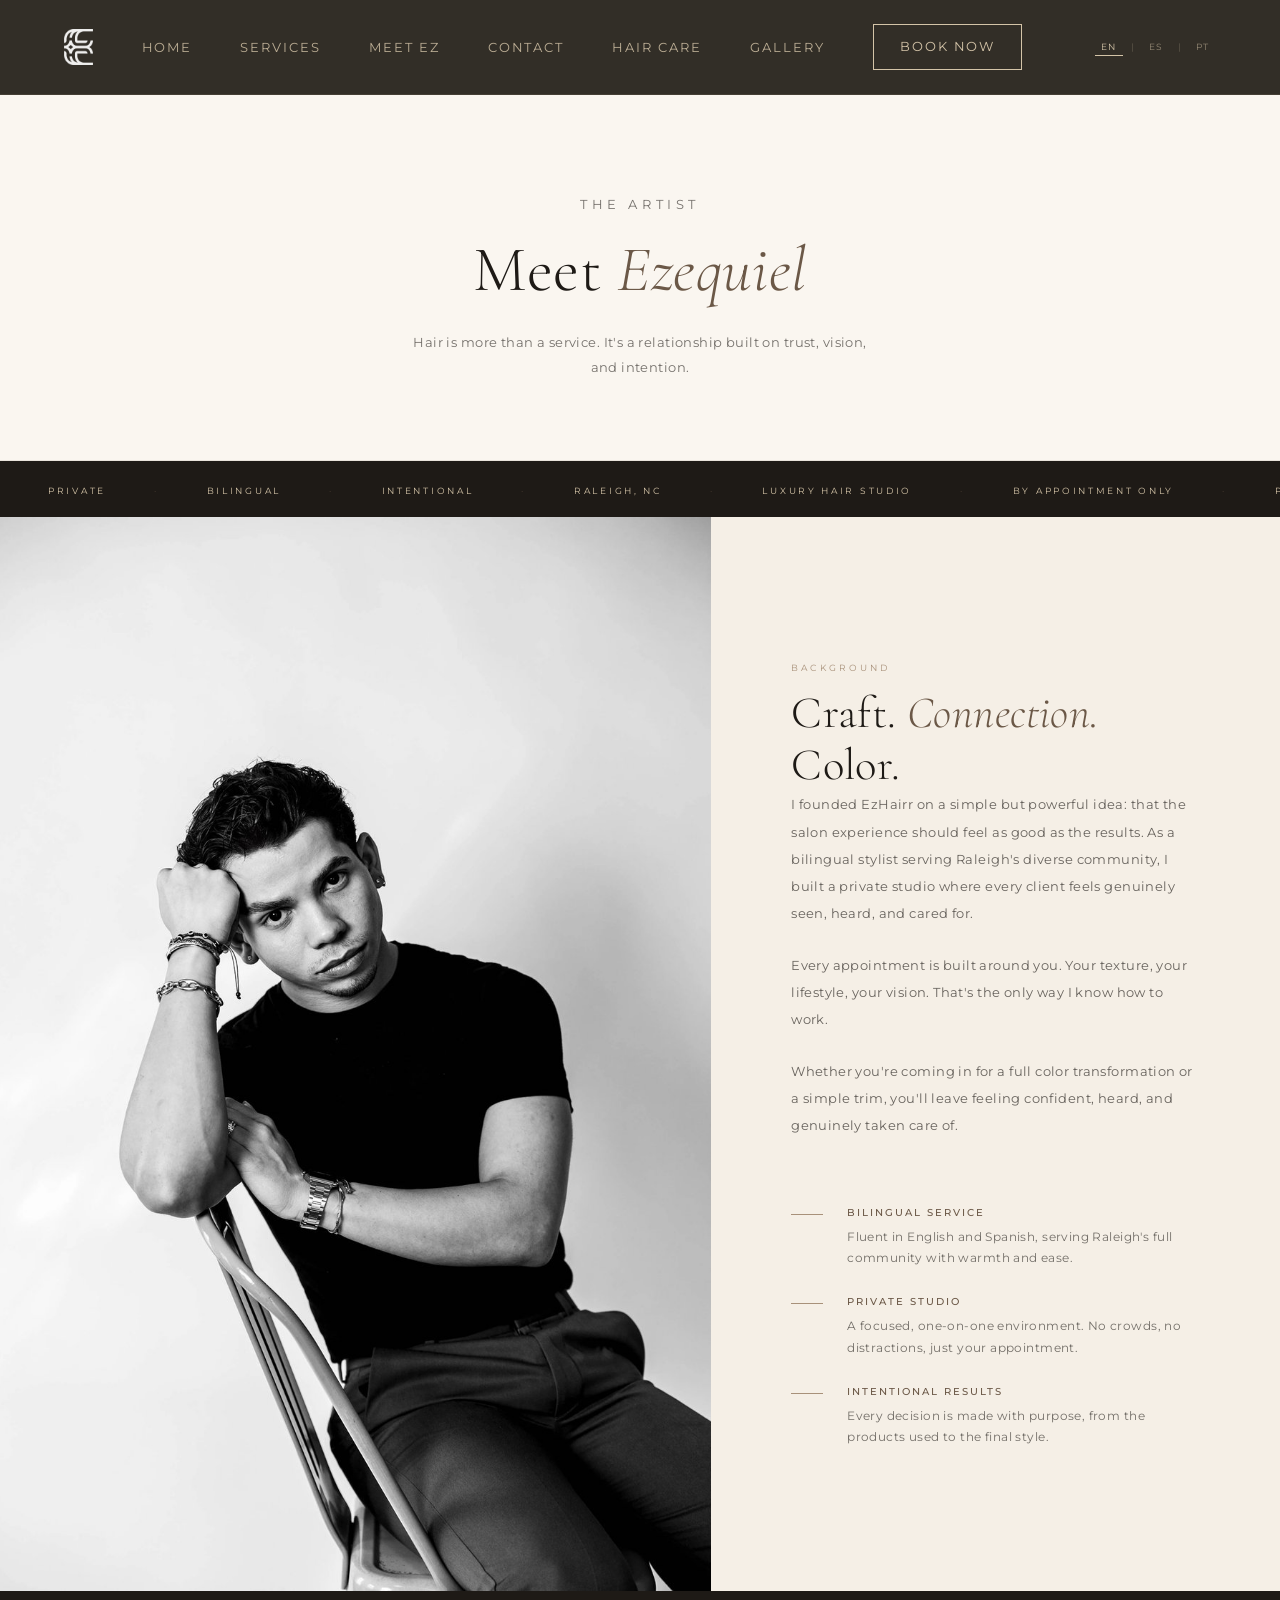
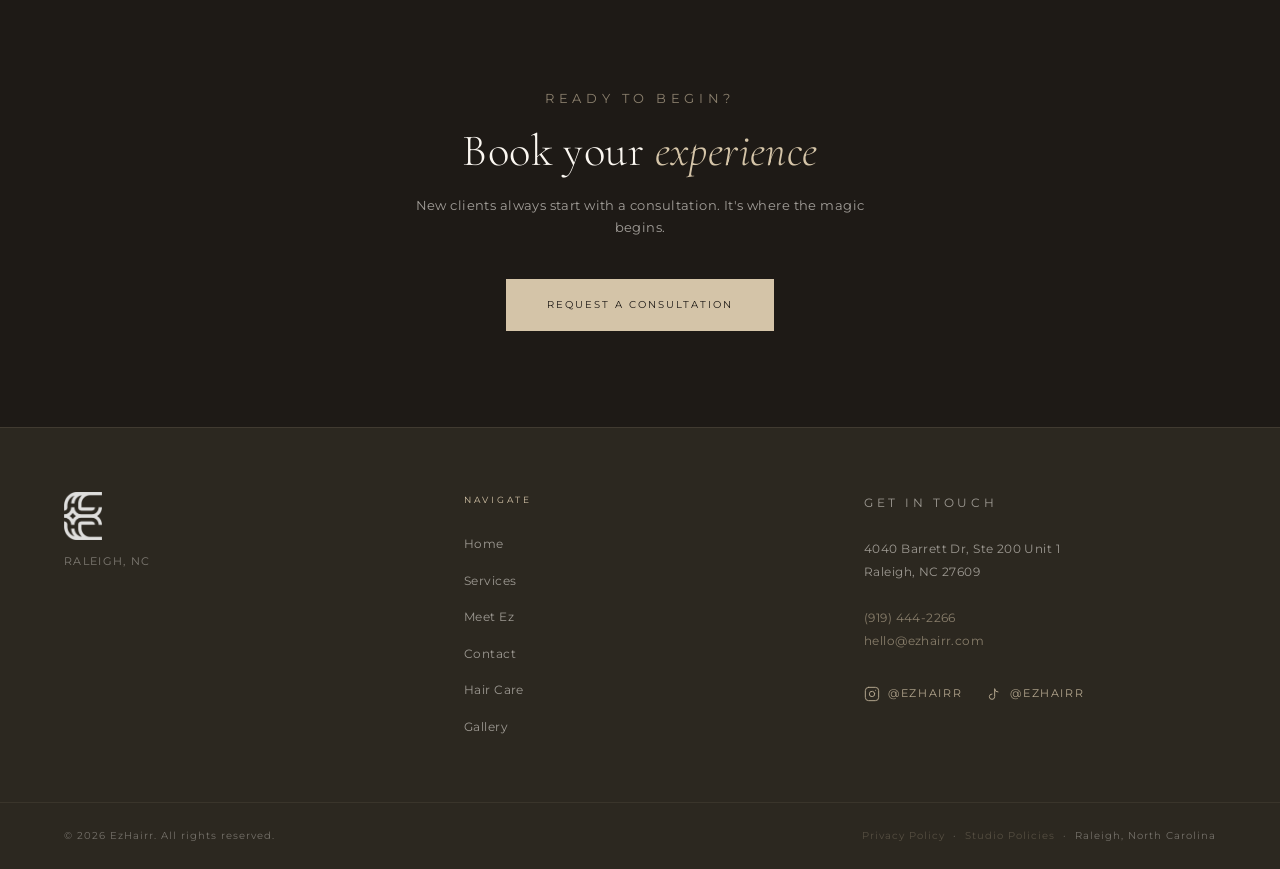
==== commit 5c65a8fb: "Add files via upload" ====
--- a/about.html
+++ b/about.html
@@ -503,7 +503,7 @@
   </div>
   <div class="footer-bottom">
     <p data-i18n="footer_copy">&copy; 2026 EzHairr. All rights reserved.</p>
-    <p><a href="privacy.html" style="color:var(--sand);text-decoration:none;opacity:0.7;">Privacy Policy</a> &nbsp;·&nbsp; <span data-i18n="footer_location">Raleigh, North Carolina</span></p>
+    <p><a href="privacy.html" style="color:var(--sand);text-decoration:none;opacity:0.7;">Privacy Policy</a> &nbsp;·&nbsp; <a href="policies.html" style="color:var(--sand);text-decoration:none;opacity:0.7;">Studio Policies</a> &nbsp;·&nbsp; <span data-i18n="footer_location">Raleigh, North Carolina</span></p>
   </div>
 
   <script src="js/main.js"></script>
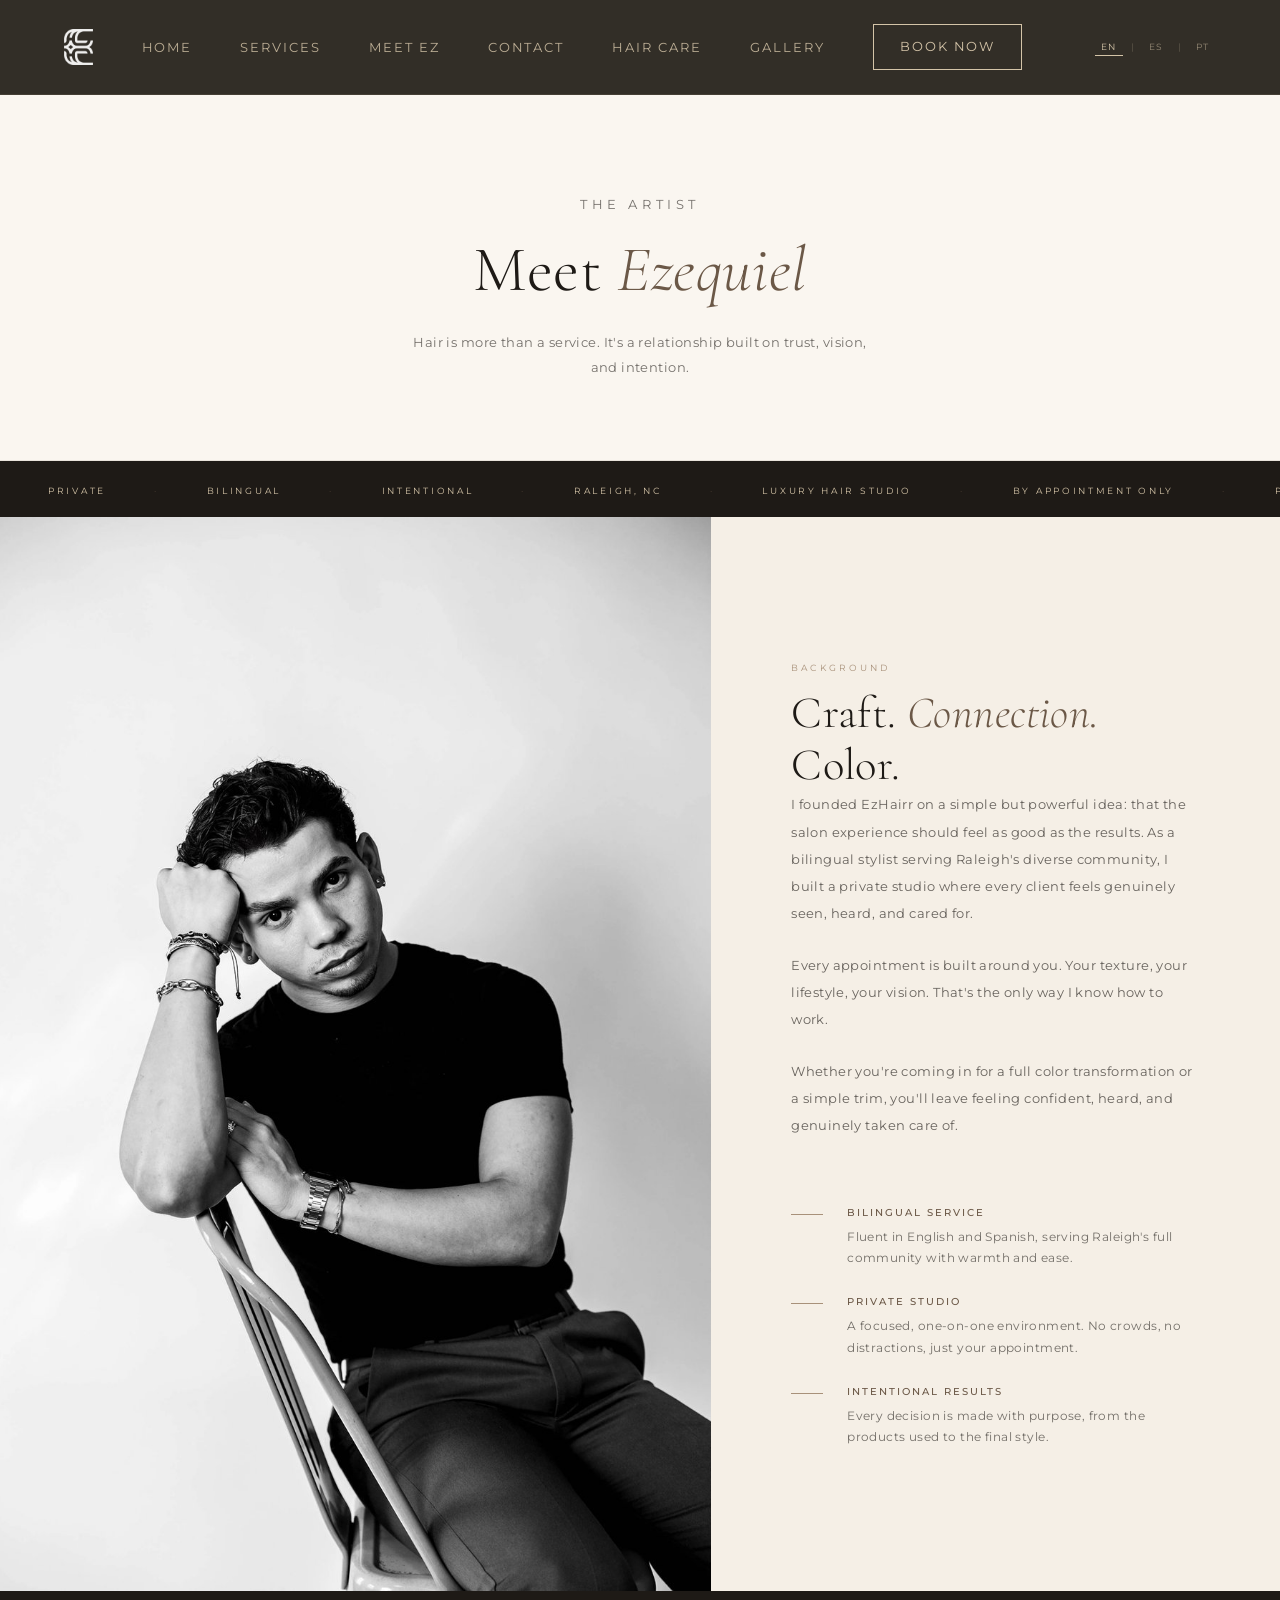
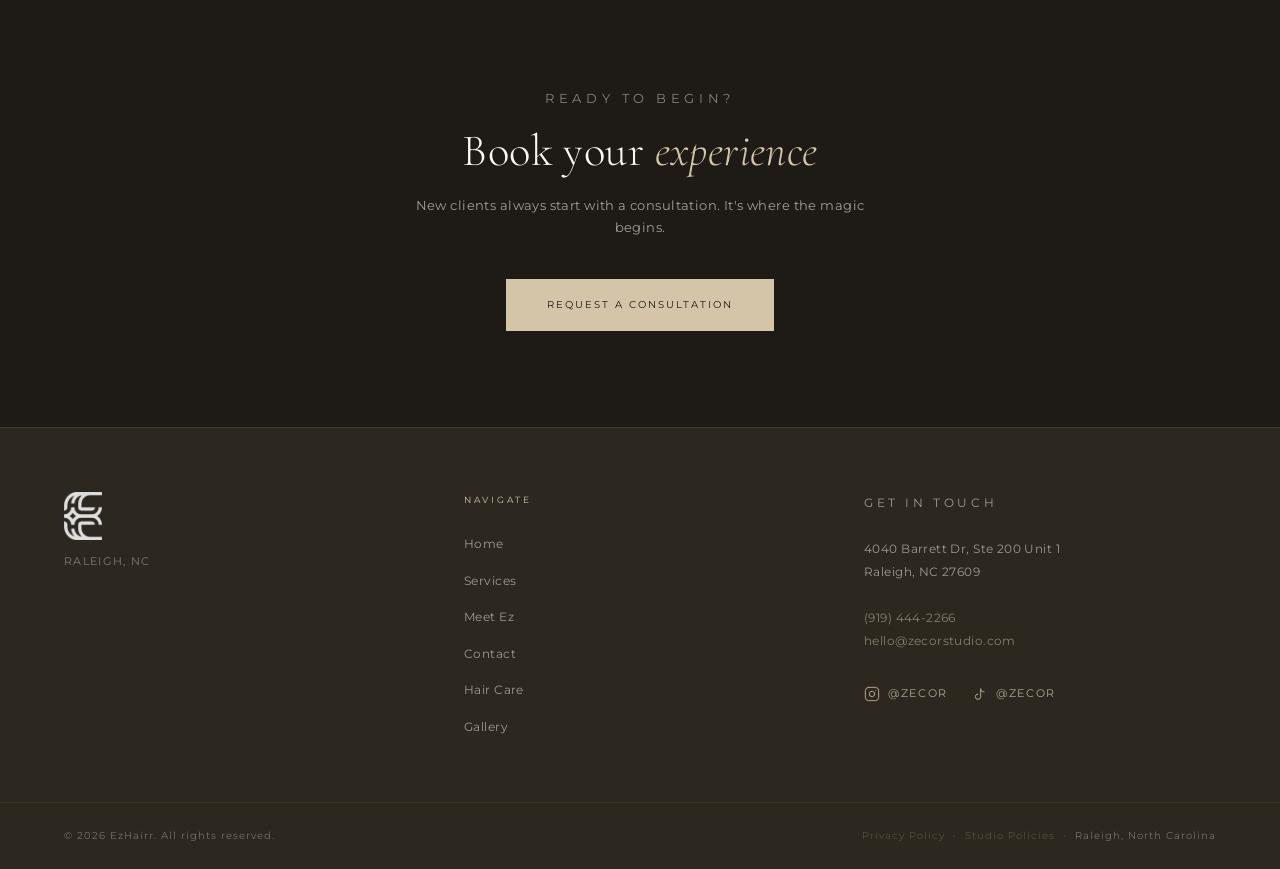
==== commit 2f6ea2c0: "Add files via upload" ====
--- a/about.html
+++ b/about.html
@@ -2,22 +2,22 @@
 <html lang="en">
 <head>
   <meta charset="UTF-8" />
-  <meta name="keywords" content="Ezequiel hair stylist Raleigh, bilingual hair stylist NC, private hair studio Raleigh, EzHairr" />
+  <meta name="keywords" content="Ezequiel hair stylist Raleigh, bilingual hair stylist NC, private hair studio Raleigh, Zecor" />
   <meta name="robots" content="index, follow" />
   <meta name="viewport" content="width=device-width, initial-scale=1.0" />
-  <meta name="description" content="Meet Ezequiel, the bilingual hair artist behind EzHairr. Private luxury hair studio in Raleigh, NC. Serving clients in English and Spanish." />
+  <meta name="description" content="Meet Ezequiel, the bilingual hair artist behind Zecor. Private luxury hair studio in Raleigh, NC. Serving clients in English and Spanish." />
   <meta property="og:type" content="website" />
-  <meta property="og:url" content="https://www.ezhairr.com/about.html" />
-  <meta property="og:title" content="Meet Ezequiel | EzHairr Raleigh NC" />
+  <meta property="og:url" content="https://www.zecorstudio.com/about.html" />
+  <meta property="og:title" content="Meet Ezequiel | Zecor Raleigh NC" />
   <meta property="og:description" content="Bilingual hair artist serving Raleigh, NC. Expert color, extensions, and cuts in a private studio setting." />
-  <meta property="og:image" content="https://www.ezhairr.com/images/about.jpg" />
-  <meta property="og:site_name" content="EzHairr" />
+  <meta property="og:image" content="https://www.zecorstudio.com/images/about.jpg" />
+  <meta property="og:site_name" content="Zecor" />
   <meta name="twitter:card" content="summary_large_image" />
-  <meta name="twitter:title" content="Meet Ezequiel | EzHairr Raleigh NC" />
+  <meta name="twitter:title" content="Meet Ezequiel | Zecor Raleigh NC" />
   <meta name="twitter:description" content="Bilingual hair artist serving Raleigh, NC. Expert color, extensions, and cuts in a private studio setting." />
-  <meta name="twitter:image" content="https://www.ezhairr.com/images/about.jpg" />
-  <link rel="canonical" href="https://www.ezhairr.com/about.html" />
-  <title>Meet Ezequiel | EzHairr — Bilingual Hair Stylist in Raleigh NC</title>
+  <meta name="twitter:image" content="https://www.zecorstudio.com/images/about.jpg" />
+  <link rel="canonical" href="https://www.zecorstudio.com/about.html" />
+  <title>Meet Ezequiel | Zecor — Bilingual Hair Stylist in Raleigh NC</title>
   <link rel="preconnect" href="https://fonts.googleapis.com">
   <link rel="preconnect" href="https://fonts.gstatic.com" crossorigin>
   <link href="https://fonts.googleapis.com/css2?family=Cormorant+Garamond:ital,wght@0,300;0,400;0,500;1,300;1,400;1,500&family=Montserrat:wght@300;400;500;600&display=swap" rel="stylesheet">
@@ -382,7 +382,7 @@
 
   <nav class="nav" id="nav">
     <a href="index.html" class="nav__logo">
-      <img src="images/logo.png" alt="EzHairr" class="nav__logo-img" />
+      <img src="images/logo.png" alt="Zecor" class="nav__logo-img" />
     </a>
     <ul class="nav__links">
       <li><a href="index.html" data-i18n="nav_home">Home</a></li>
@@ -425,12 +425,12 @@
 
   <div class="about-wrap">
     <div class="about-image" data-reveal>
-      <img src="images/about.jpg" alt="Ezequiel - EzHairr" />
+      <img src="images/about.jpg" alt="Ezequiel - Zecor" />
     </div>
     <div class="about-content" data-reveal data-reveal-delay="1">
       <p class="eyebrow" data-i18n="about_bg_eyebrow">Background</p>
       <h2 class="heading"><span data-i18n="about_bg_h2">Craft. </span><em data-i18n="about_bg_em">Connection.</em><span data-i18n="about_bg_h2b"> Color.</span></h2>
-      <p class="about-body" data-i18n="about_p1">I founded EzHairr on a simple but powerful idea: that the salon experience should feel as good as the results. As a bilingual stylist serving Raleigh's diverse community, I built a private studio where every client feels genuinely seen, heard, and cared for.</p>
+      <p class="about-body" data-i18n="about_p1">I founded Zecor on a simple but powerful idea: that the salon experience should feel as good as the results. As a bilingual stylist serving Raleigh's diverse community, I built a private studio where every client feels genuinely seen, heard, and cared for.</p>
       <p class="about-body" data-i18n="about_p2">Every appointment is built around you. Your texture, your lifestyle, your vision. That's the only way I know how to work.</p>
       <p class="about-body" data-i18n="about_p3">Whether you're coming in for a full color transformation or a simple trim, you'll leave feeling confident, heard, and genuinely taken care of.</p>
       <div class="about-values">
@@ -468,7 +468,7 @@
 
   <div class="footer-grid">
     <div>
-      <div class="footer__logo"><img src="images/logo.png" alt="EzHairr" class="footer__logo-img" /></div>
+      <div class="footer__logo"><img src="images/logo.png" alt="Zecor" class="footer__logo-img" /></div>
       <p class="footer__tagline">Raleigh, NC</p>
     </div>
     <div>
@@ -487,22 +487,22 @@
       <p style="color:var(--cream);opacity:0.55;font-size:12px;line-height:1.9;">
         4040 Barrett Dr, Ste 200 Unit 1<br>Raleigh, NC 27609<br><br>
         <a href="tel:9194442266" style="color:var(--sand);">(919) 444-2266</a><br>
-        <a href="mailto:hello@ezhairr.com" style="color:var(--sand);">hello@ezhairr.com</a>
+        <a href="mailto:hello@zecorstudio.com" style="color:var(--sand);">hello@zecorstudio.com</a>
       </p>
       <div style="margin-top:2rem;display:flex;gap:1.5rem;align-items:center;">
-        <a href="https://www.instagram.com/ezhairr" target="_blank" rel="noopener" style="display:flex;align-items:center;gap:0.5rem;color:var(--sand);font-size:11px;letter-spacing:0.15em;text-transform:uppercase;font-family:'Montserrat',sans-serif;text-decoration:none;opacity:0.8;">
+        <a href="https://www.instagram.com/zecor" target="_blank" rel="noopener" style="display:flex;align-items:center;gap:0.5rem;color:var(--sand);font-size:11px;letter-spacing:0.15em;text-transform:uppercase;font-family:'Montserrat',sans-serif;text-decoration:none;opacity:0.8;">
           <svg xmlns="http://www.w3.org/2000/svg" width="16" height="16" viewBox="0 0 24 24" fill="none" stroke="currentColor" stroke-width="1.5" stroke-linecap="round" stroke-linejoin="round"><rect x="2" y="2" width="20" height="20" rx="5" ry="5"/><path d="M16 11.37A4 4 0 1 1 12.63 8 4 4 0 0 1 16 11.37z"/><line x1="17.5" y1="6.5" x2="17.51" y2="6.5"/></svg>
-          @ezhairr
+          @zecor
         </a>
-        <a href="https://www.tiktok.com/@ezhairr" target="_blank" rel="noopener" style="display:flex;align-items:center;gap:0.5rem;color:var(--sand);font-size:11px;letter-spacing:0.15em;text-transform:uppercase;font-family:'Montserrat',sans-serif;text-decoration:none;opacity:0.8;">
+        <a href="https://www.tiktok.com/@zecor" target="_blank" rel="noopener" style="display:flex;align-items:center;gap:0.5rem;color:var(--sand);font-size:11px;letter-spacing:0.15em;text-transform:uppercase;font-family:'Montserrat',sans-serif;text-decoration:none;opacity:0.8;">
           <svg xmlns="http://www.w3.org/2000/svg" width="16" height="16" viewBox="0 0 24 24" fill="none" stroke="currentColor" stroke-width="1.5" stroke-linecap="round" stroke-linejoin="round"><path d="M9 12a4 4 0 1 0 4 4V4a5 5 0 0 0 5 5"/></svg>
-          @ezhairr
+          @zecor
         </a>
       </div>
     </div>
   </div>
   <div class="footer-bottom">
-    <p data-i18n="footer_copy">&copy; 2026 EzHairr. All rights reserved.</p>
+    <p data-i18n="footer_copy">&copy; 2026 Zecor. All rights reserved.</p>
     <p><a href="privacy.html" style="color:var(--sand);text-decoration:none;opacity:0.7;">Privacy Policy</a> &nbsp;·&nbsp; <a href="policies.html" style="color:var(--sand);text-decoration:none;opacity:0.7;">Studio Policies</a> &nbsp;·&nbsp; <span data-i18n="footer_location">Raleigh, North Carolina</span></p>
   </div>
 
@@ -543,10 +543,10 @@
   
   <script src="js/i18n.js"></script>
   <script>
-    var _lang = localStorage.getItem('ezhairr_lang') || 'en';
+    var _lang = localStorage.getItem('zecor_lang') || 'en';
     function setLang(lang) {
       _lang = lang;
-      localStorage.setItem('ezhairr_lang', lang);
+      localStorage.setItem('zecor_lang', lang);
       var tr = EZ_TRANSLATIONS[lang];
       document.querySelectorAll('[data-i18n]').forEach(function(el) {
         var k = el.getAttribute('data-i18n');
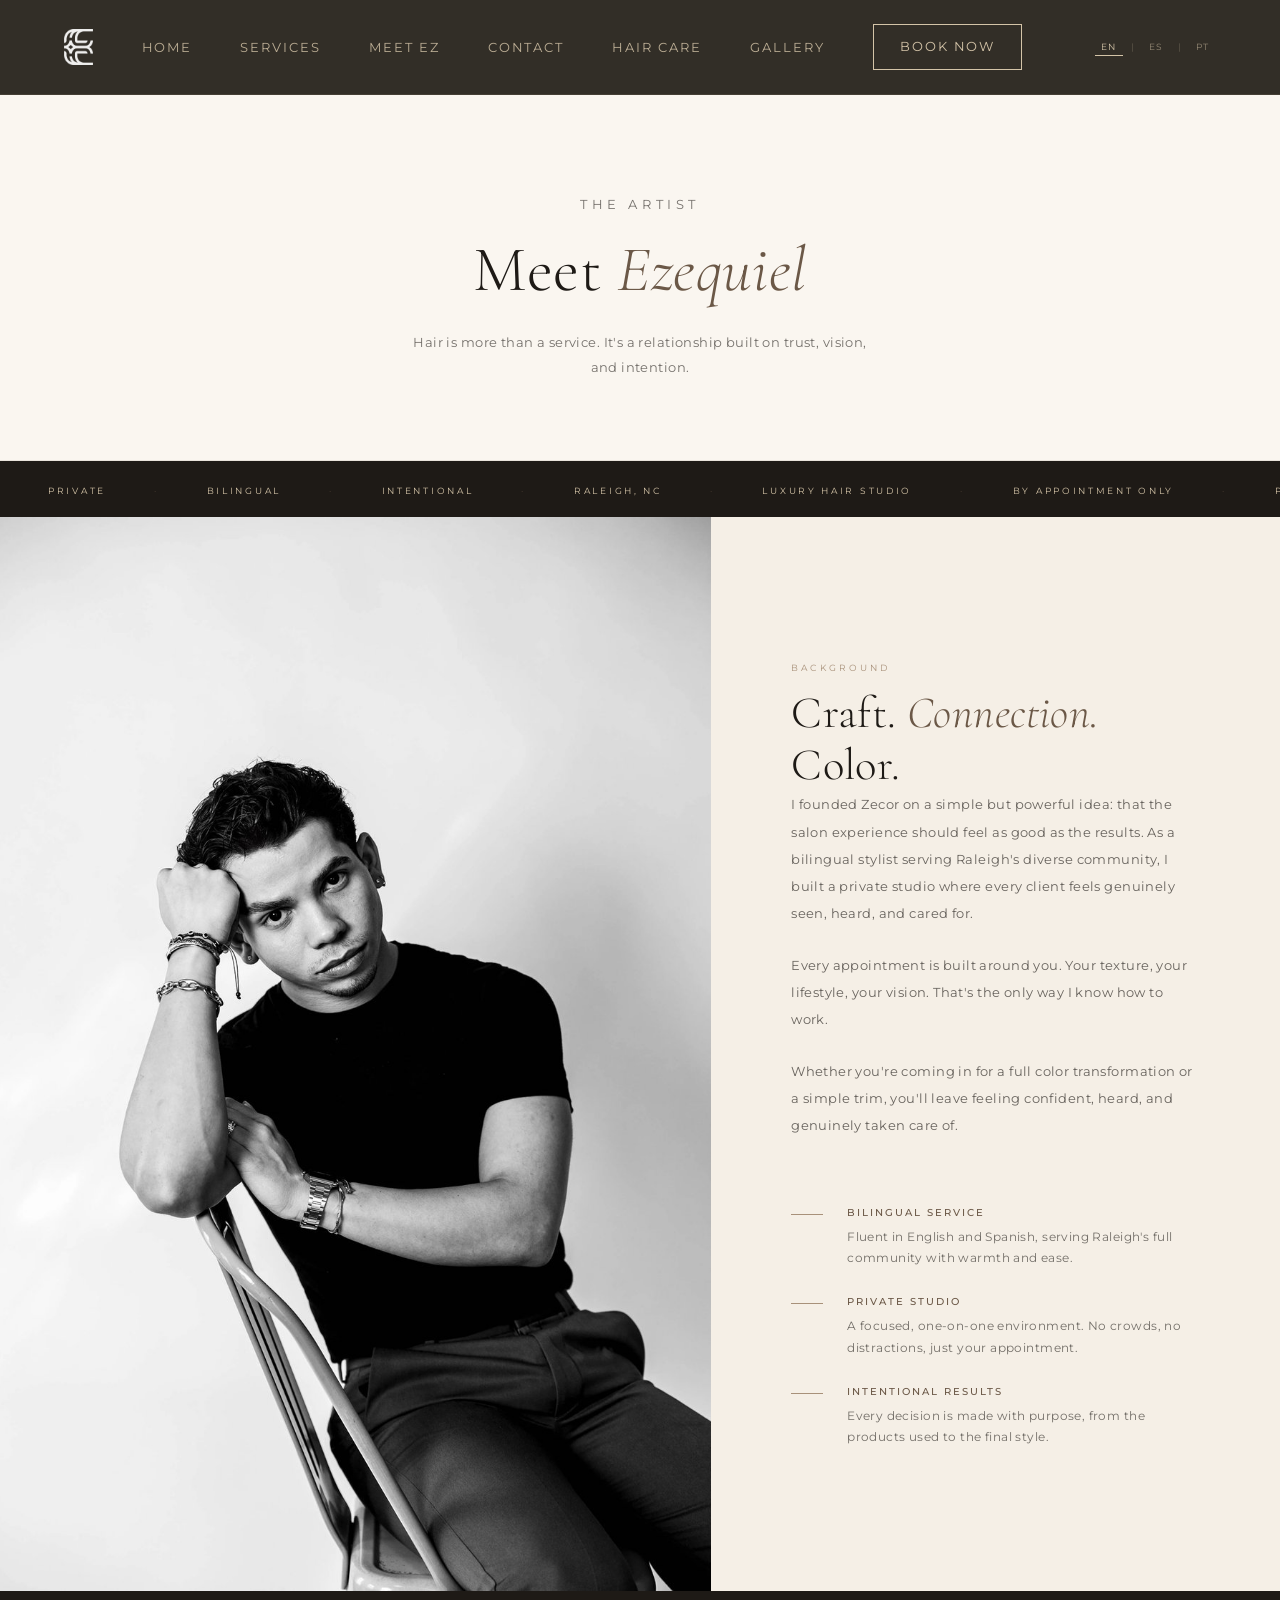
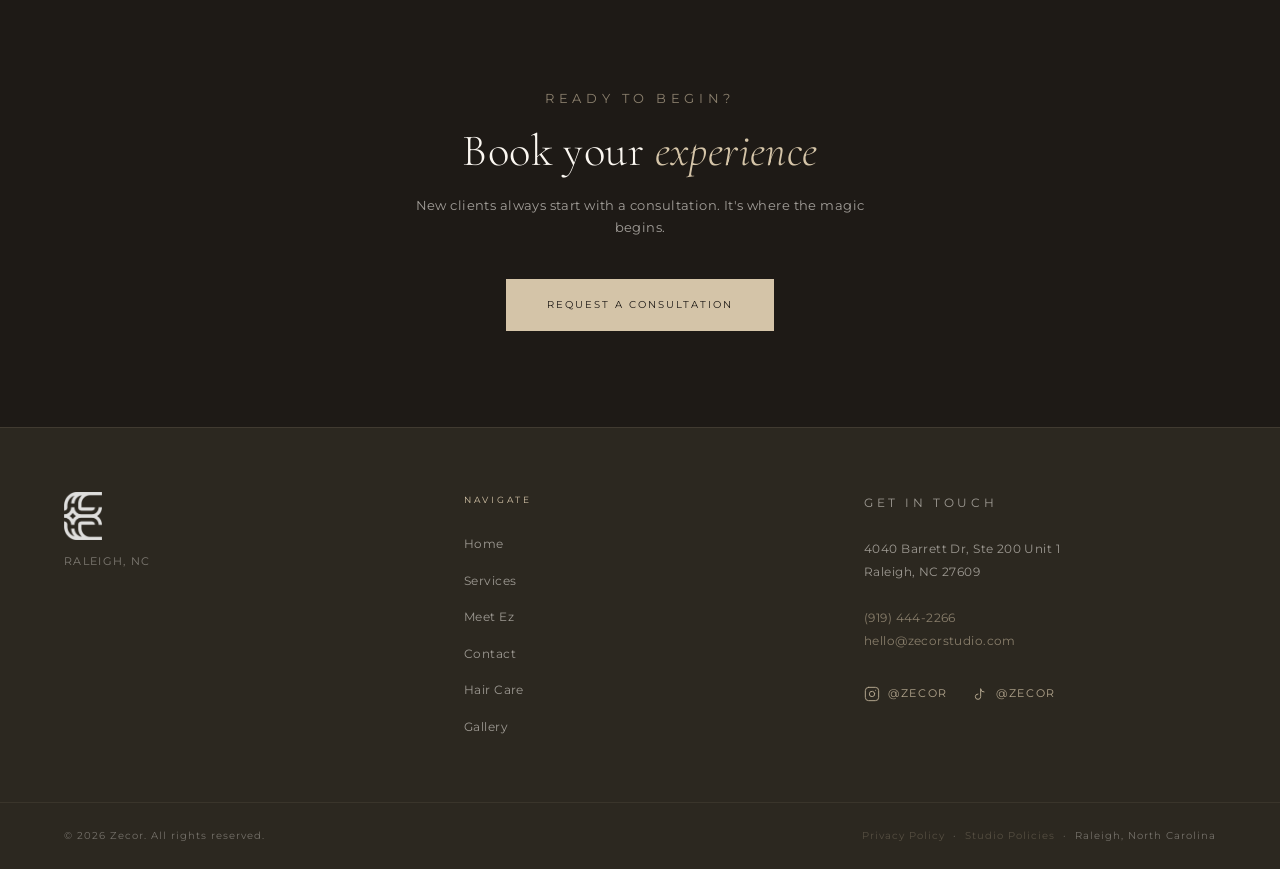
==== commit 110fcd07: "Add files via upload" ====
--- a/about.html
+++ b/about.html
@@ -490,11 +490,11 @@
         <a href="mailto:hello@zecorstudio.com" style="color:var(--sand);">hello@zecorstudio.com</a>
       </p>
       <div style="margin-top:2rem;display:flex;gap:1.5rem;align-items:center;">
-        <a href="https://www.instagram.com/zecor" target="_blank" rel="noopener" style="display:flex;align-items:center;gap:0.5rem;color:var(--sand);font-size:11px;letter-spacing:0.15em;text-transform:uppercase;font-family:'Montserrat',sans-serif;text-decoration:none;opacity:0.8;">
+        <a href="https://www.instagram.com/zecorstudio" target="_blank" rel="noopener" style="display:flex;align-items:center;gap:0.5rem;color:var(--sand);font-size:11px;letter-spacing:0.15em;text-transform:uppercase;font-family:'Montserrat',sans-serif;text-decoration:none;opacity:0.8;">
           <svg xmlns="http://www.w3.org/2000/svg" width="16" height="16" viewBox="0 0 24 24" fill="none" stroke="currentColor" stroke-width="1.5" stroke-linecap="round" stroke-linejoin="round"><rect x="2" y="2" width="20" height="20" rx="5" ry="5"/><path d="M16 11.37A4 4 0 1 1 12.63 8 4 4 0 0 1 16 11.37z"/><line x1="17.5" y1="6.5" x2="17.51" y2="6.5"/></svg>
           @zecor
         </a>
-        <a href="https://www.tiktok.com/@zecor" target="_blank" rel="noopener" style="display:flex;align-items:center;gap:0.5rem;color:var(--sand);font-size:11px;letter-spacing:0.15em;text-transform:uppercase;font-family:'Montserrat',sans-serif;text-decoration:none;opacity:0.8;">
+        <a href="https://www.tiktok.com/@zecorhair" target="_blank" rel="noopener" style="display:flex;align-items:center;gap:0.5rem;color:var(--sand);font-size:11px;letter-spacing:0.15em;text-transform:uppercase;font-family:'Montserrat',sans-serif;text-decoration:none;opacity:0.8;">
           <svg xmlns="http://www.w3.org/2000/svg" width="16" height="16" viewBox="0 0 24 24" fill="none" stroke="currentColor" stroke-width="1.5" stroke-linecap="round" stroke-linejoin="round"><path d="M9 12a4 4 0 1 0 4 4V4a5 5 0 0 0 5 5"/></svg>
           @zecor
         </a>
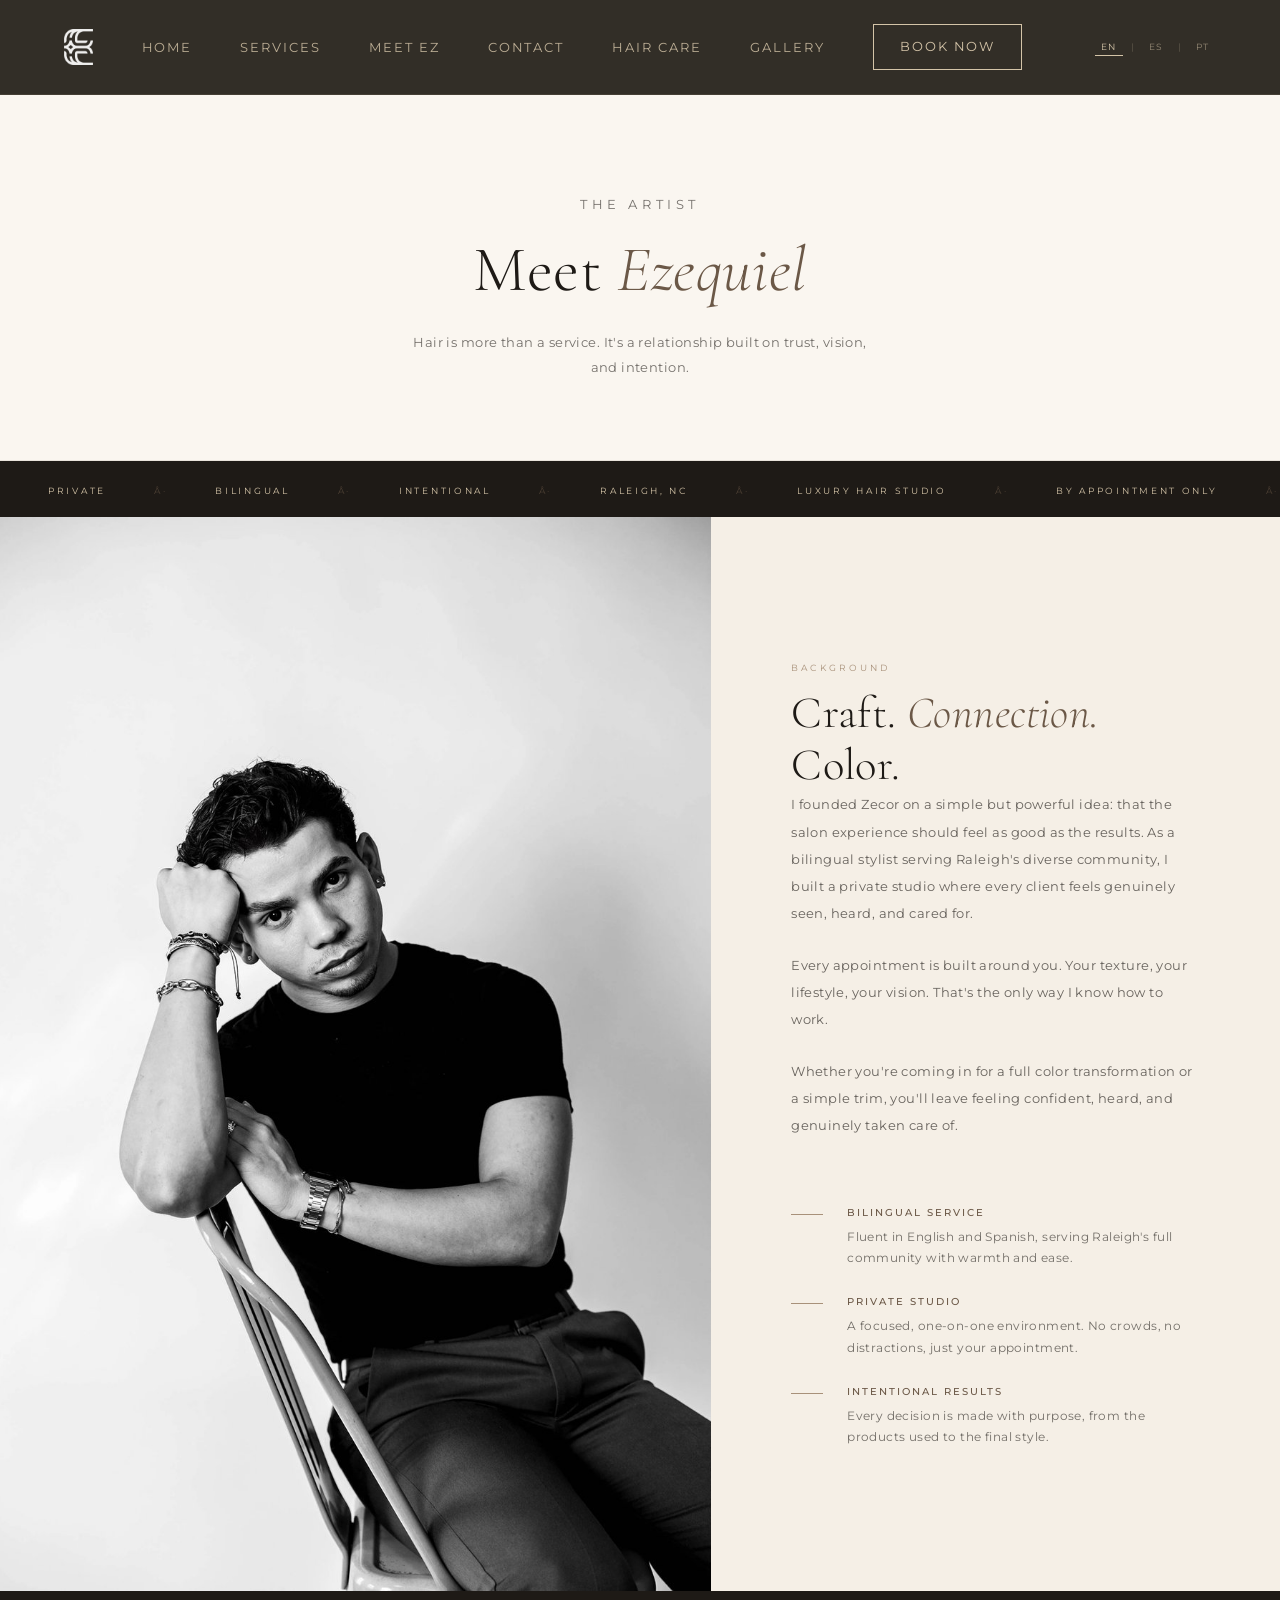
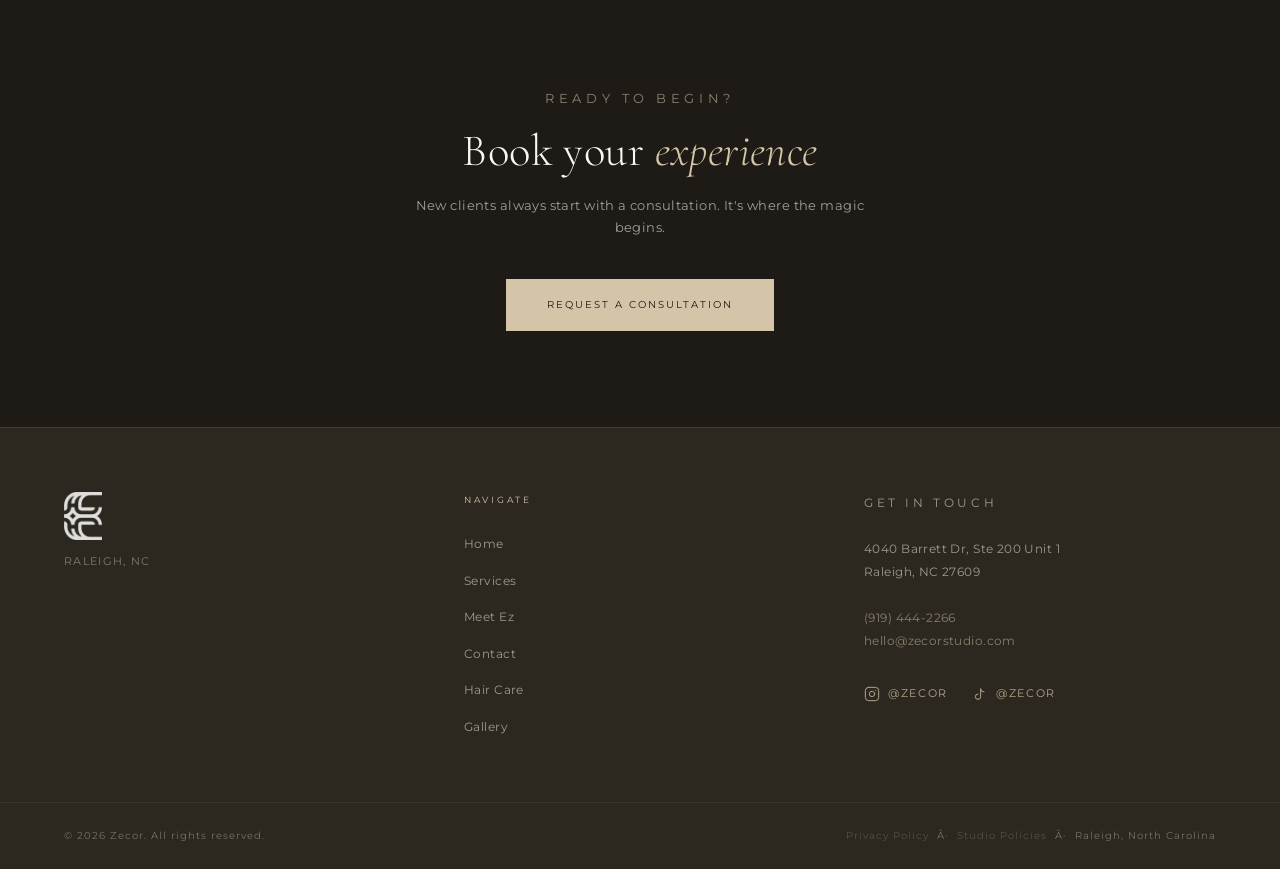
==== commit 7d2867ae: "Add files via upload" ====
--- a/about.html
+++ b/about.html
@@ -1,6 +1,33 @@
 <!DOCTYPE html>
 <html lang="en">
 <head>
+  <!-- Google tag (gtag.js) -->
+  <script async src="https://www.googletagmanager.com/gtag/js?id=G-77VZ4KRM6H"></script>
+  <script>
+    window.dataLayer = window.dataLayer || [];
+    function gtag(){dataLayer.push(arguments);}
+    gtag('js', new Date());
+    gtag('config', 'G-77VZ4KRM6H');
+  </script>
+
+  <!-- Meta Pixel Code -->
+  <script>
+    !function(f,b,e,v,n,t,s)
+    {if(f.fbq)return;n=f.fbq=function(){n.callMethod?
+    n.callMethod.apply(n,arguments):n.queue.push(arguments)};
+    if(!f._fbq)f._fbq=n;n.push=n;n.loaded=!0;n.version='2.0';
+    n.queue=[];t=b.createElement(e);t.async=!0;
+    t.src=v;s=b.getElementsByTagName(e)[0];
+    s.parentNode.insertBefore(t,s)}(window, document,'script',
+    'https://connect.facebook.net/en_US/fbevents.js');
+    fbq('init', '2788321961541043');
+    fbq('track', 'PageView');
+  </script>
+  <noscript><img height="1" width="1" style="display:none"
+    src="https://www.facebook.com/tr?id=2788321961541043&ev=PageView&noscript=1"
+  /></noscript>
+  <!-- End Meta Pixel Code -->
+
   <meta charset="UTF-8" />
   <meta name="keywords" content="Ezequiel hair stylist Raleigh, bilingual hair stylist NC, private hair studio Raleigh, Zecor" />
   <meta name="robots" content="index, follow" />
